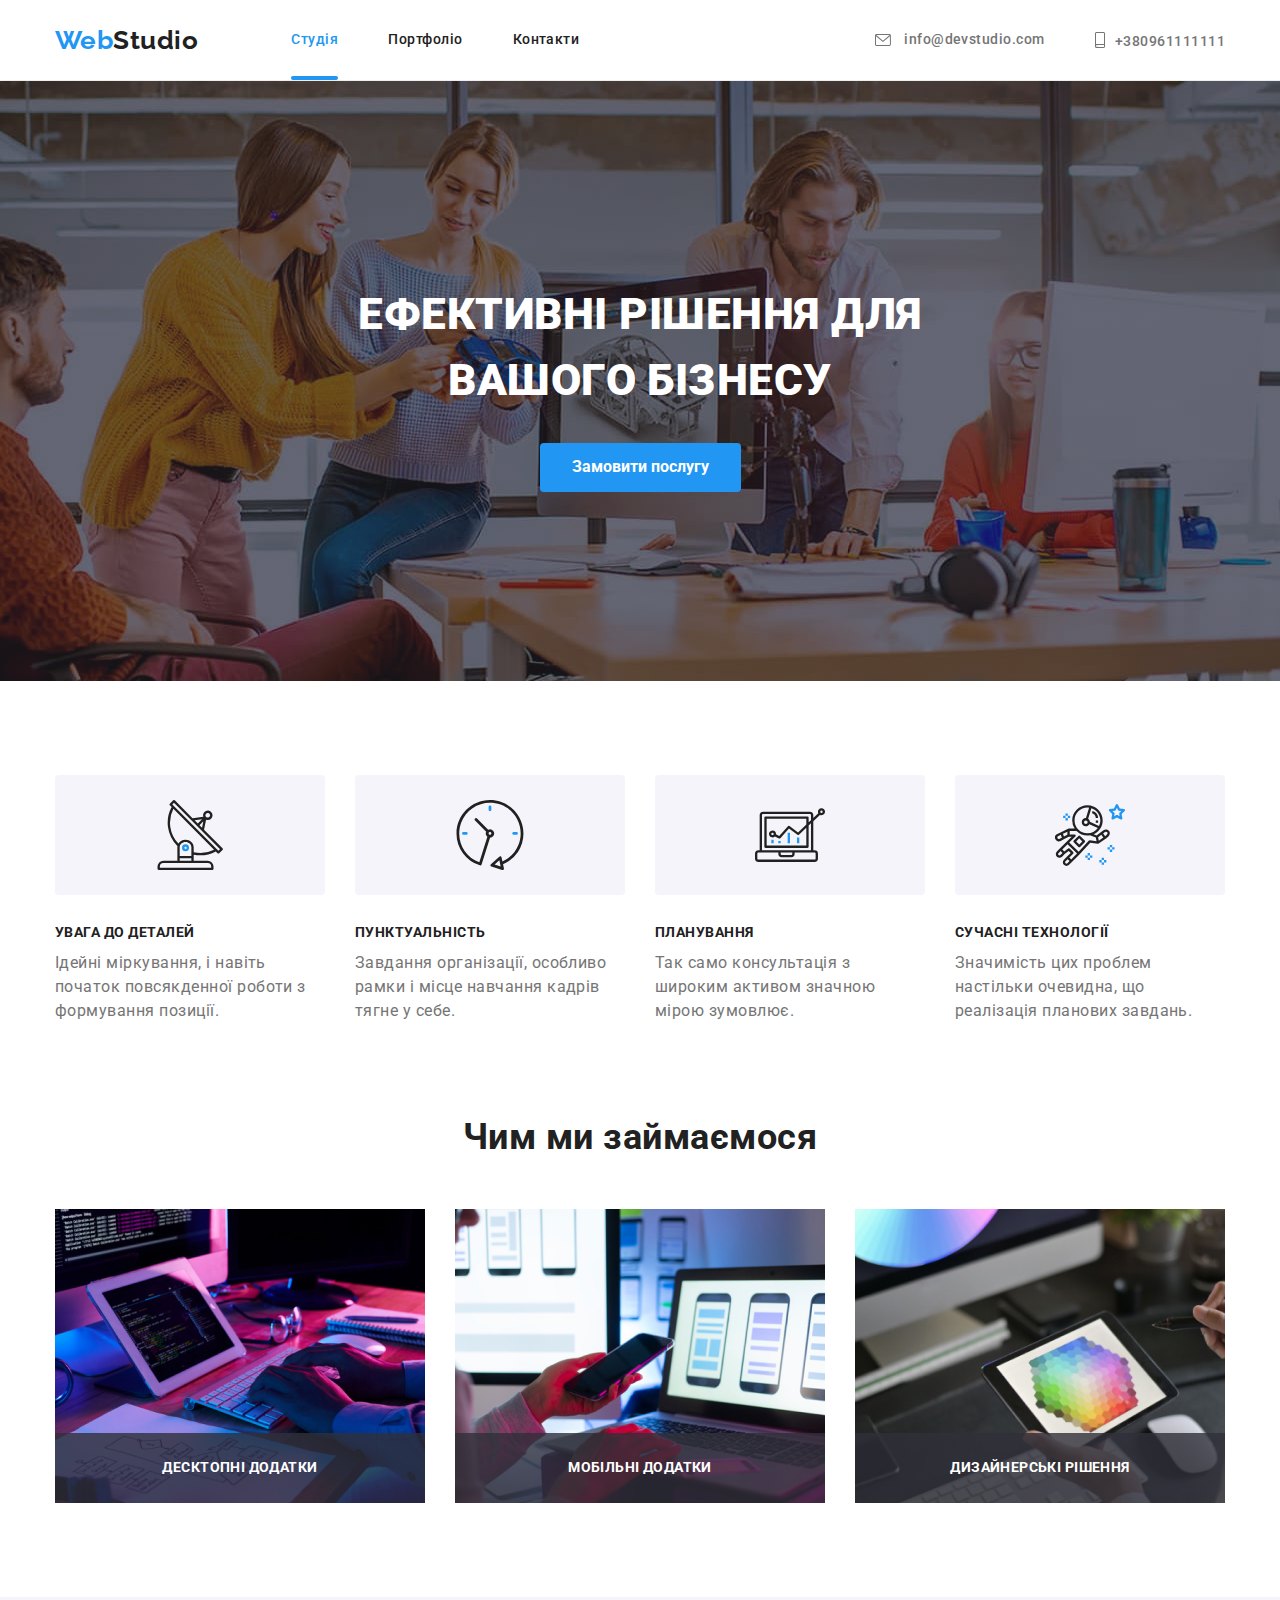
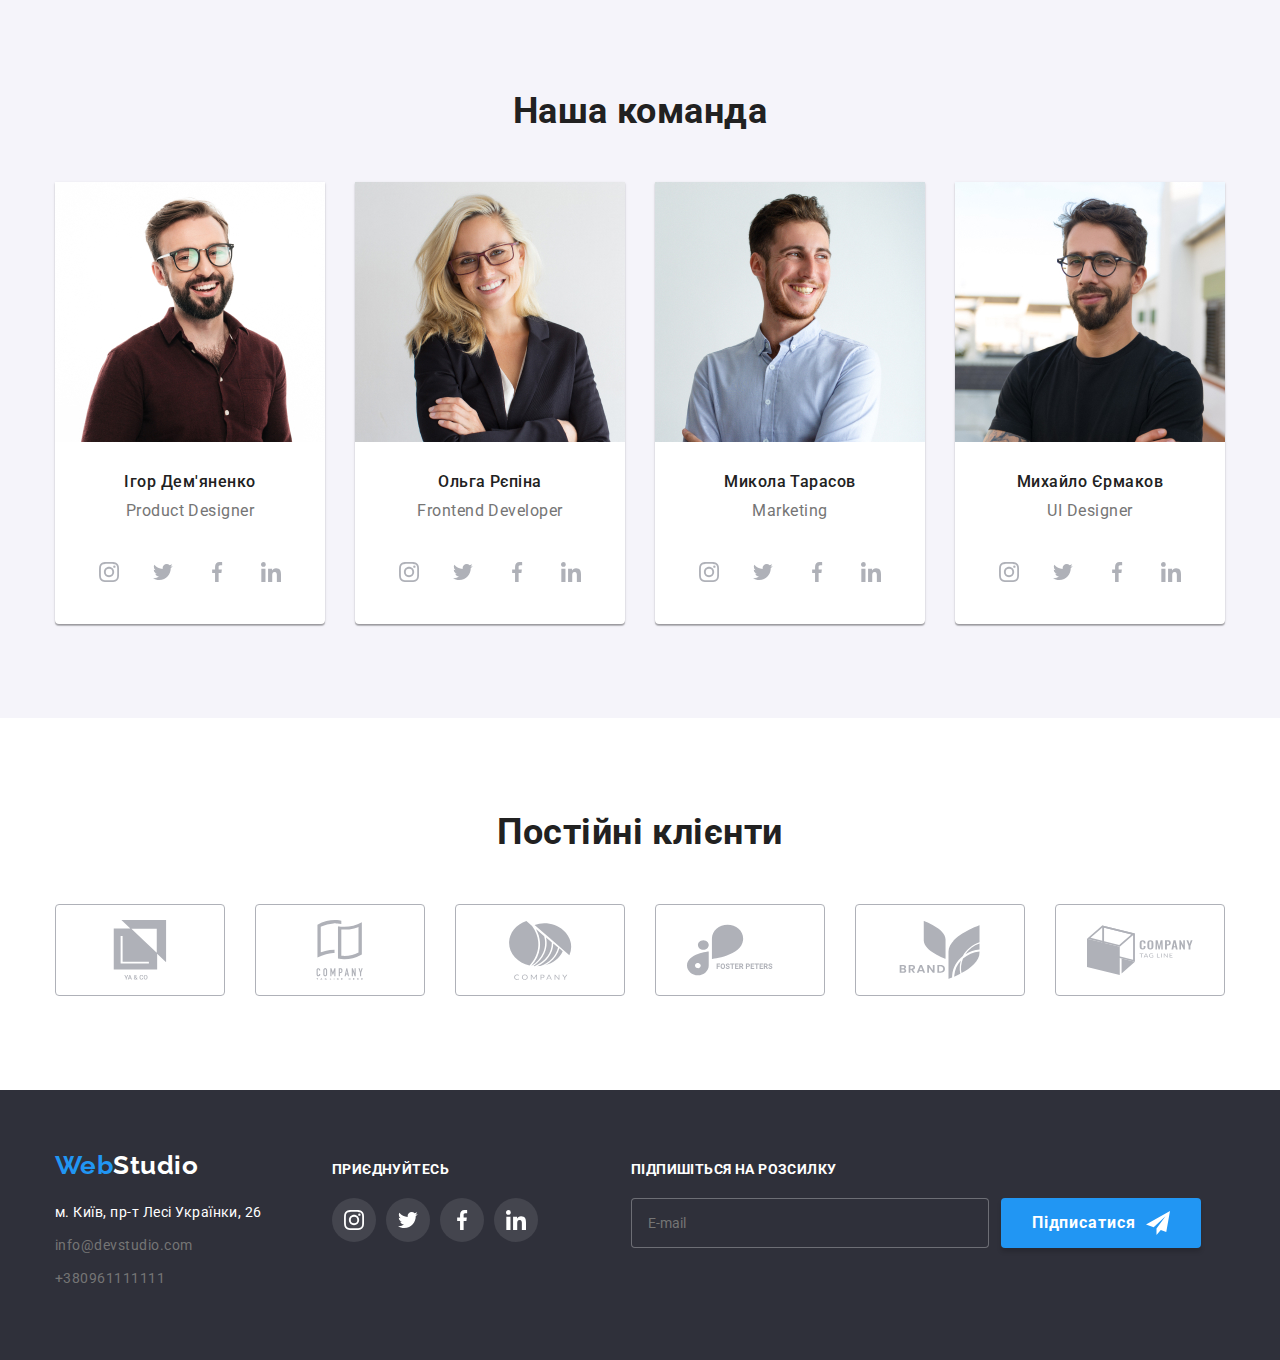
==== index.html @ aa5b7897 "виконав дз" ====
<!DOCTYPE html>
<html lang="uk">
<head>
    <meta charset="UTF-8">
    <meta http-equiv="X-UA-Compatible" content="IE=edge">
    <meta name="viewport" content="width=device-width, initial-scale=1.0">
    <title>WebStudio</title>
    <link rel="preconnect" href="https://fonts.googleapis.com">
    <link rel="preconnect" href="https://fonts.gstatic.com" crossorigin>
    <link href="https://fonts.googleapis.com/css2?family=Raleway:wght@700&family=Roboto:wght@400;500;700;900&display=swap" rel="stylesheet">
    <link rel="stylesheet" href="https://cdnjs.cloudflare.com/ajax/libs/modern-normalize/1.1.0/modern-normalize.min.css">
    <link rel="stylesheet" href="./css/styles.css">
</head>

<body>
<!--Шапка сайта-->

<header class="page-header">
<div class="container main-nav">
   <nav class="main-nav">  
       <a href="./index.html" class="logo">Web<span class="accent-head">Studio</span></a>
   <ul class="site-nav">
       <li class="item"><a href="./index.html" class="link current">Студія</a></li>
       <li class="item"><a href="./portfolio.html" class="link">Портфоліо</a></li>
       <li class="item"><a href="" class="link">Контакти</a></li>
   </ul>
   </nav> 
   <ul class="site-contact">
        <li class="item-contact">
            <a href="mailto:info@devstudio.com" class="contact-link">
            <svg class="icon-contact"  width="16" height="12" ><use href="./images/icons.svg#envelope" ></use></svg>
            info@devstudio.com</a>
        </li>
       <li class="item-contact"><a href="tel:+380961111111" class="contact-link">
        <svg class="icon-contact" width="10" height="16" ><use href="./images/icons.svg#smartphone" ></use></svg>+380961111111</a></li>
    </ul>
</div>
</header>

<main>
<!--Герой-->
<section class="hero overlay">
    <div class="container">  
    <h1 class="hero-title">Ефективні рішення для вашого бізнесу</h1>
            <button type="button" class="hero-button" data-modal-open>
            Замовити послугу
            </button>
        </div>
</section>

<!--Блок послуги-->
<section class="section feature">
    <div class="container">
    <h2 class="visually-hidden">Наші особливості</h2>
        <ul class="feature-list">
            
            <li>
                <div class="advantages">
                    <svg class="icon-advantages" width="70px" height="70px" ><use href="./images/icons.svg#antenna" ></use></svg>
                </div>
                <h3 class="title">Увага до деталей</h3>
                <p>Ідейні міркування, і навіть початок повсякденної роботи з формування позиції.</p>
            </li>
            
            <li>
                <div class="advantages">
                    <svg class="icon-advantages" width="70px" height="70px" ><use href="./images/icons.svg#clock" ></use></svg>
                </div>
                <h3 class="title">Пунктуальність</h3>
                <p>Завдання організації, особливо рамки і місце навчання кадрів тягне у себе.</p>
            </li>
            
            <li>
                <div class="advantages">
                    <svg class="icon-advantages" width="70px" height="70px" ><use href="./images/icons.svg#diagram" ></use></svg>
                </div>
                <h3 class="title">Планування</h3>
                <p>Так само консультація з широким активом значною мірою зумовлює.</p>
            </li>
            
            <li >
                <div class="advantages">
                    <svg class="icon-advantages" width="70px" height="70px" ><use href="./images/icons.svg#astronaut" ></use></svg>
                </div>
                <h3 class="title">Сучасні технології</h3>
                <p>Значимість цих проблем настільки очевидна, що реалізація планових завдань.</p>
            </li>
    </ul>
</div> 
</section>
<!-- Чим ми займаємося -->
<section class="section-service">
        <div class="container">
        <h3 class="section-title">Чим ми займаємося</h3>
        <ul class="services">
            <li >
            
            
            <img class="img-service" src="./images/1.jpg" width="370" alt="Розробка" >
            <p class="text-service">Десктопні додатки</p>
        </li>
        <li>
            <img class="img-service" src="./images/2.jpg" width="370" alt="Створення макету">
            <p class="text-service">Мобільні додатки</p>
        </li>
        <li >
            
            
            <img class="img-service" src="./images/3.jpg" width="370" alt="Графічне оформлення">
            <p class="text-service">Дизайнерські рішення</p>
        </li>
        </ul>
    </div>
</section>

<!--Наша команда-->
<section class="section-team">
      <div class="container">
        <h2 class="section-title">Наша команда</h2>
        <ul class="employees">
            <li class="user">
                <img src="./images/team1.jpg" width="270" alt="Дизайнер команди">
                <div class="team-items">
                    <h3 class="team">Ігор Дем'яненко</h3> 
                    <p class="position">Product Designer</p>
                </div>
               <ul class="social-list">
                <li class="social"> 
                    <a class="link-social" href="#" target="_blank" rel="noopener noreferrer">
                        <svg class="icon-social" width="20" height="20">
                        <use href="./images/icons.svg#instagram"></use>
                        </svg>
                    </a>
                </li>
               <li class="social"> 
                    <a class="link-social" href="#" target="_blank" rel="noopener noreferrer">
                    <svg class="icon-social" width="20" height="20">
                    <use href="./images/icons.svg#twitter"></use>
                    </svg>
                    </a>
                </li>
                <li class="social"> 
                    <a class="link-social" href="#" target="_blank" rel="noopener noreferrer">
                    <svg class="icon-social" width="20" height="20">
                    <use href="./images/icons.svg#facebook"></use>
                    </svg>
                    </a>
                </li>
                <li class="social"> 
                    <a class="link-social" href="#" target="_blank" rel="noopener noreferrer">
                    <svg class="icon-social" width="20" height="20">
                    <use href="./images/icons.svg#linkedin"></use>
                    </svg>
                    </a>
                </li>
               </ul>
            </li>
            
            <li class="user">
                <img src="./images/team2.jpg" width="270" alt="Інтерфейсний розробник">
                <div class="team-items">
                    <h3 class="team">Ольга Рєпіна</h3>
                    <p class="position">Frontend Developer</p>
                </div>
                <ul class="social-list">
                    <li class="social"> 
                        <a class="link-social" href="#" target="_blank" rel="noopener noreferrer">
                            <svg class="icon-social" width="20" height="20">
                            <use href="./images/icons.svg#instagram"></use>
                            </svg>
                        </a>
                    </li>
                   <li class="social"> 
                        <a class="link-social" href="#" target="_blank" rel="noopener noreferrer">
                        <svg class="icon-social" width="20" height="20">
                        <use href="./images/icons.svg#twitter"></use>
                        </svg>
                        </a>
                    </li>
                    <li class="social"> 
                        <a class="link-social" href="#" target="_blank" rel="noopener noreferrer">
                        <svg class="icon-social" width="20" height="20">
                        <use href="./images/icons.svg#facebook"></use>
                        </svg>
                        </a>
                    </li>
                    <li class="social"> 
                        <a class="link-social" href="#" target="_blank" rel="noopener noreferrer">
                        <svg class="icon-social" width="20" height="20">
                        <use href="./images/icons.svg#linkedin"></use>
                        </svg>
                        </a>
                    </li>
                   </ul>
            </li>
            
            <li class="user">
                <img src="./images/team3.jpg" width="270" alt="Маркетолог">
                <div class="team-items">
                    <h3 class="team">Микола Тарасов</h3>
                    <p class="position">Marketing</p>
                </div>
                <ul class="social-list">
                    <li class="social"> 
                        <a class="link-social" href="#" target="_blank" rel="noopener noreferrer">
                            <svg class="icon-social" width="20" height="20">
                            <use href="./images/icons.svg#instagram"></use>
                            </svg>
                        </a>
                    </li>
                   <li class="social"> 
                        <a class="link-social" href="#" target="_blank" rel="noopener noreferrer">
                        <svg class="icon-social" width="20" height="20">
                        <use href="./images/icons.svg#twitter"></use>
                        </svg>
                        </a>
                    </li>
                    <li class="social"> 
                        <a class="link-social" href="#" target="_blank" rel="noopener noreferrer">
                        <svg class="icon-social" width="20" height="20">
                        <use href="./images/icons.svg#facebook"></use>
                        </svg>
                        </a>
                    </li>
                    <li class="social"> 
                        <a class="link-social" href="#" target="_blank" rel="noopener noreferrer">
                        <svg class="icon-social" width="20" height="20">
                        <use href="./images/icons.svg#linkedin"></use>
                        </svg>
                        </a>
                    </li>
                </ul>
            </li>
            
            <li class="user">
                <img src="./images/team4.jpg" width="270" alt="UI Дизайнер">
                <div class="team-items">
                    <h3 class="team">Михайло Єрмаков</h3>
                    <p class="position">UI Designer</p>
                </div>
                <ul class="social-list">
                    <li class="social"> 
                        <a class="link-social" href="#" target="_blank" rel="noopener noreferrer">
                            <svg class="icon-social" width="20" height="20">
                            <use href="./images/icons.svg#instagram"></use>
                            </svg>
                        </a>
                    </li>
                   <li class="social"> 
                        <a class="link-social" href="#" target="_blank" rel="noopener noreferrer">
                        <svg class="icon-social" width="20" height="20">
                        <use href="./images/icons.svg#twitter"></use>
                        </svg>
                        </a>
                    </li>
                    <li class="social"> 
                        <a class="link-social" href="#" target="_blank" rel="noopener noreferrer">
                        <svg class="icon-social" width="20" height="20">
                        <use href="./images/icons.svg#facebook"></use>
                        </svg>
                        </a>
                    </li>
                    <li class="social"> 
                        <a class="link-social" href="#" target="_blank" rel="noopener noreferrer">
                        <svg class="icon-social" width="20" height="20">
                        <use href="./images/icons.svg#linkedin"></use>
                        </svg>
                        </a>
                    </li>
                   </ul>
            </li>
        </ul>
    </div>
</section>

<!-- Постійні клієнти -->
<section class="section-clients">
<div class=" container">
<h2 class="section-title">Постійні клієнти</h2>
<ul class="clients-list">
    <li >
       <a class="client-link" href="#" target="_blank" rel="noopener noreferrer">
       <svg class="icon" width="106" height="60">
       <use href="./images/icons.svg#group1"></use>
       </svg>
       </a>
    </li>
   
    <li >
        <a class="client-link" href="#" target="_blank" rel="noopener noreferrer">
        <svg class="icon" width="106" height="60">
        <use href="./images/icons.svg#group2"></use>
        </svg>
    </a>
    </li>
    
    <li >
        <a class="client-link" href="#" target="_blank" rel="noopener noreferrer">
        <svg class="icon" width="106" height="60">
        <use href="./images/icons.svg#group3"></use>
        </svg>
    </a>
    </li>
                
    <li>
        <a class="client-link" href="#" target="_blank" rel="noopener noreferrer">
        <svg class="icon" width="106" height="60">
        <use href="./images/icons.svg#group4"></use>
        </svg>
    </a>
    </li>
                    
    <li >
        <a class="client-link" href="#" target="_blank" rel="noopener noreferrer">
        <svg class="icon" width="106" height="60">
        <use href="./images/icons.svg#group5"></use>
        </svg>
    </a>
    </li>
                        
    <li >
        <a class="client-link" href="#" target="_blank" rel="noopener noreferrer">
        <svg class="icon" width="106" height="60">
        <use href="./images/icons.svg#group6"></use>
        </svg>
    </a>
    </li>
                            
    
    

    
</ul>
</div>

</section>

</main>
<!--Футер-->

<footer class="footer">
     
<div class="container footer-nav">
    <div>
        <a href="./index.html" class="logo-footer">Web<span class="accent-footer">Studio</span></a>
            <address>
            <ul>
                <li class="contact-footer"><a href="https://goo.gl/maps/CPtrU1FHBa2aNyZL9" target="_blank" rel="noopener noreferrer" class="geo-location" >м. Київ, пр-т Лесі Українки, 26</a></li>
                <li class="contact-footer"><a href="mailto:info@devstudio.com" class="contact-link">info@devstudio.com</a></li>
                <li class="contact-footer"><a href="tel:+380961111111" class="contact-link" >+380961111111</a></li>
            </ul>
            </address>  
    </div>
    <div class="footer-social">
                <h3 class="footer-title">Приєднуйтесь</h3>
                <ul class="list-footer-social">
                    <li> 
                        <a class="link-footer-social" href="#" target="_blank" rel="noopener noreferrer">
                            <svg class="icon-social" width="20" height="20">
                            <use href="./images/icons.svg#instagram"></use>
                            </svg>
                        </a>
                    </li>
                   <li> 
                        <a class="link-footer-social" href="#" target="_blank" rel="noopener noreferrer">
                        <svg class="icon-social" width="20" height="20">
                        <use href="./images/icons.svg#twitter"></use>
                        </svg>
                        </a>
                    </li>
                    <li > 
                        <a class="link-footer-social" href="#" target="_blank" rel="noopener noreferrer">
                        <svg class="icon-social" width="20" height="20">
                        <use href="./images/icons.svg#facebook"></use>
                        </svg>
                        </a>
                    </li>
                    <li> 
                        <a class="link-footer-social" href="#" target="_blank" rel="noopener noreferrer">
                        <svg class="icon-social" width="20" height="20">
                        <use href="./images/icons.svg#linkedin"></use>
                        </svg>
                        </a>
                    </li>
                   </ul>
    </div> 
    
        
        <div class="footer-input">
            <h3 class="input-title">Підпишіться на розсилку</h3>
            <div class="footer-label">
            <label for="email"></label>
            <input type="email" name="email" id="email" placeholder="E-mail">
            <button class="button-footer" >
                Підписатися<svg class="icon-send" width="24px" height="24px" ><use href="./images/icons.svg#icon-send" ></use></svg>
            </button>
        </div>
        </div>
           
            
            
   
</div>
    
          
    
</footer>

<div class="backdrop is-hidden" data-modal>
<div class="modal">
<h2 class="modal-title">Залиште свої дані, ми вам передзвонимо</h2>
<button class="modal-button" data-modal-close >
<svg class="close-black" width="18" height="18" ><use href="./images/icons.svg#close-black" ></use></svg>
</button>

<form class="form-list" >

<label class="form-field"for="name">
    <span class="form-label">Ім'я</span>
    <input  class="form-input" type="text" name="name" >
    <svg class="icon-form" width="18px" height="18px" ><use href="./images/icons.svg#person-black" ></use></svg>
</label>
<label class="form-field"for="tel">
    <span class="form-label">Телефон</span>
    <input  class="form-input" type="tel" name="tel" >
    <svg class="icon-form" width="18px" height="18px" ><use href="./images/icons.svg#tlephone-black" ></use></svg>
</label>
<label class="form-field"for="email">
    <span class="form-label">Пошта</span>
    <input  class="form-input" type="email" name="email">
    <svg class="icon-form" width="18px" height="18px" ><use href="./images/icons.svg#email-black" ></use></svg>
</label>

<label class="form-field" for="comment"><span class="form-label">Коментар</span>
    <textarea class="form-textarea" name="comment" id="comment"  rows="10" placeholder="Введіть текст"></textarea>
</label>

<label class="form-consent" >
    <input class="custom-checkbox" type="checkbox" name="agree" value="agree">
    <span class="form-icon-check">
        <svg class="icon-check" width="16" height="15" ><use href="./images/icons.svg#icon-check" ></use></svg>
    </span>
    <span>Погоджуюся з розсилкою та приймаю <a class="form-link" href="">Умови договору</a></span>
  </label>
</form>

<button class="button-form"  type="submit">Відправити</button>

</div>
</div>

<script src="./js/modal.js"></script>
</body>

</html>
---- css/styles.css ----
/* Колір основного тексту #212121 */
/* Вторинний колір тексту #757575 */
/* Вторинний колір фону #2F303A / #F5F4FA */
/* Білий #FFFFFF #EEEEEE */
/* Акцент #2196F3 / #188CE8 */
/* Вторинний колір фону #2F303A */

:root{ 
--primary-text-color:#212121;
--title-text-color:#757575;
--accent-color: #2196F3;
--primary-white-color: #fff;
--secondary-bcg-color:#2F303A;
--third-bcg-color: #F5F4FA;
--accent-secondary-color: #188CE8;
--border-color: #EEEEEE;
--clients-color: #AFB1B8;
--box-shadow: 0px 1px 3px rgba(0, 0, 0, 0.12), 0px 1px 1px rgba(0, 0, 0, 0.14), 0px 2px 1px rgba(0, 0, 0, 0.2);}

html{ box-sizing: border-box;}
*,
*::before,
*::after {
  box-sizing:inherit;}

body { 

background-color:var(--primary-white-color);
color: var(--title-text-color);
font-family: 'Roboto',sans-serif;
letter-spacing: 0.03em;}

ul { padding: 0;
     margin: 0;
     list-style: none;}
a {text-decoration: none;}

h1, h2, h3, h4, h5, h5, p { margin-top: 0;
margin-bottom: 0;}

img{ 
display: block;
width: 100%;}

textarea{ resize: none;}

.container{ 
  margin-left:auto;
  margin-right:auto;
  padding-left:15px;
  padding-right:15px;
  width: 1200px;
  
}
.section{
  padding-top: 94px;
  padding-bottom: 94px;
}
/* Site header */


.page-header{
 
 width: 100%;
 top: 0;
 left: 0;
 min-height: 80px;
 border-bottom: 1px solid var(--border-color);
 background-color: var(--primary-white-color);
 
}


  .logo {
color:var(--accent-color); text-decoration: none;
font-family: 'Raleway';
font-weight: 700;
font-size: 26px;
line-height: 1.19;}


/* Main nav */

.main-nav{ display: flex;
align-items: center;
}

.accent-head{ color:var(--primary-text-color);}

.site-nav{ 
display: flex; 
margin-left: 93px;
}

.site-nav .item + .item{
  margin-left: 50px;
}

.site-nav .link { 
  position: relative;
  display: block;
  padding-top: 32px;
  padding-bottom: 32px;
  
  color:var(--primary-text-color); 
  text-decoration: none;
  font-weight: 500;
  font-size: 14px;
  line-height: 1.14;
  
  transition: color 250ms cubic-bezier(0.4, 0, 0.2, 1); }

  .link.current::after {
    content: '';
    position: absolute;
    display: blok;
    width:100%;
    height: 4px;
    left: 0;
    bottom: 0;
    background: #2196F3;
    border-radius: 2px;
    }
  
  
    


    .site-nav .link:hover , .site-nav .link:focus { color:var(--accent-color);text-decoration: none;}
 
/* Contacts */
.site-contact {
  display: flex;
  margin-left: auto;
  align-items: center;
  font-weight: 500;
  font-size: 14px;
  line-height: 1.14;
  
  
}

.site-contact .item-contact + .item-contact{
    margin-left: 50px;
  }

.contact-link{
  color: var(--title-text-color); 
  font-style: normal;
  transition: color 250ms cubic-bezier(0.4, 0, 0.2, 1); }

.site-contact .contact-link:hover , .site-contact .contact-link:focus { color:var(--accent-color);}

.icon-contact{ 
position:relative;
top: 1.5px;
margin-right: 10px;
fill:currentColor;}

.link.current { color: var(--accent-color);}

/* Hero */
.hero{ 
  padding-top: 200px;
  padding-bottom:200px;
  text-align: center;
 }
 
 .overlay{  
  background-image:linear-gradient(to right,rgba(47, 48, 58, 0.4), rgba(47, 48, 58, 0.4)),
  url(../images/hero_fon.jpg);
  background-position: center ;
  background-repeat: no-repeat;
  height: 600px;
  max-width: 1600px;
  margin-left: auto;
  margin-right: auto;
  background-color: var(--secondary-bcg-color);
  
 }


 .hero-title {
  width: 696px;
  margin: 0 auto 30px;
  color:var(--primary-white-color);
  font-weight: 900;
  font-size: 44px;
  line-height: 1.5;
  text-transform: uppercase;
}



/*  Hero button */
.hero-button { 
  border: none;
  padding: 10px 32px;
  background-color: var(--accent-color);
  border-radius: 4px;
  display: inline-block;
  color: var(--primary-white-color);
  font-weight: 700;
  font-size: 16px;
  line-height: 1.8;
  cursor: pointer;

  transition: color 250ms cubic-bezier(0.4, 0, 0.2, 1); 
}

.hero-button:hover , .hero-button:focus{ background-color: var(--accent-secondary-color); } 



/* Features */
.feature-list{
display: flex;
gap: 30px;}

.feature{ padding-top: 94px;}

.feature-list .title { color:var(--primary-text-color);}

.feature-list p { line-height: 24px;}

.title{
  margin-top: 30px;
  margin-bottom: 10px;
  font-weight: 700;
  font-size: 14px;
  line-height: 1.14;
  text-transform: uppercase;}

.advantages{
  display: flex;
  justify-content: center;
  border-radius: 4px;
  background-color: var(--third-bcg-color);
  width: 270px;
  height: 120px;
  align-items: center;
 }

 

/* Section */ 
.visually-hidden{
  position: absolute;
  white-space: nowrap;
  width: 1px;
  height: 1px;
  overflow: hidden;
  border: 0;
  padding: 0;
  clip: rect(0 0 0 0);
  clip-path: inset(50%);
  margin: -1px;
} 

.section-title {
  
  margin-top: 0;
  margin-bottom: 50px;
  
  color:var(--primary-text-color); 
  font-weight: 700;
  font-size: 36px;
  line-height: 1.16;
  text-align: center;
}

/* Чим ми займаємося */

.section-service{ 
 padding-top: 0;
  padding-bottom: 94px;
}

.services{ 
position: relative;
display: flex;
gap: 30px;}



.text-service{
position: absolute;
display:flex;
justify-content: center;
align-items: center;
font-weight: 700;
font-size: 14px;
line-height: 1.14;
letter-spacing: 0.03em;
text-transform: uppercase;
width: 370px;
height: 70px;
background-color: rgba(47, 48, 58, 0.8);;
bottom: 0;
color:var(--primary-white-color);

}


  /* Team */

.employees{display: flex;}
.employees .user + .user{
  margin-left: 30px;
}
.employees li { background-color: var(--primary-white-color);}
.user{ 
border-radius: 0px 0px 4px 4px;
box-shadow: var(--box-shadow);}

.section-team{ 
  background-color: var(--third-bcg-color);
  padding-bottom: 94px;
  padding-top: 94px;
}

  .team-items{ padding-top: 30px;
  padding-bottom: 30px;
}

  .team{ 
    margin-bottom: 10px;
    color: var(--primary-text-color);
    font-style: normal;
    font-weight: 500;
    font-size: 16px;
    line-height: 19px;
    text-align: center;}
   
  .position{
    font-size: 16px;
    line-height: 19px;
    text-align: center;}


.social-list{
  display:flex;
  justify-content: center;
  gap: 10px;
  margin-bottom: 30px; 
}

.link-social{ 
  display: flex;
  width: 44px;
  height: 44px;
  border-radius: 50%;
  justify-content: center;
  align-items: center;
  color: var(--clients-color);

  transition: color 250ms cubic-bezier(0.4, 0, 0.2, 1) , background-color 250ms cubic-bezier(0.4, 0, 0.2, 1); 
}

.icon-social{ fill:currentColor;}
.link-social:hover , .link-social:focus{border-radius: 50%; background-color: var(--accent-color); color: var(--primary-white-color);}

 /* Постійні клієнти */

.section-clients{ padding-bottom: 94px;
  padding-top: 94px;
}
.clients-list{ 
  display: flex;
  gap: 30px;
  

}

.client-link{ 
  display: flex;
  align-items: center;
  justify-content: center; 
  color: var(--clients-color);
  border: 1px solid ;
  border-radius: 4px;
  width: 170px;
  height: 92px;
  transition: border-color 250ms cubic-bezier(0.4, 0, 0.2, 1) ; 

}


.client-link:hover , .client-link:hover .icon {
  border-color: var(--accent-color);
  fill: var(--accent-color);
}

.icon{ 
transition: fill 250ms cubic-bezier(0.4, 0, 0.2, 1) ; 
fill:currentColor;
}


  
  /* Footer */
.footer { 

padding-top: 60px;
padding-bottom: 60px;
background-color: var(--secondary-bcg-color);
font-size: 14px;
line-height: 1.71;
}
.contact-footer{
  margin-bottom: 9px;
  transition: color 2500ms cubic-bezier(0.4, 0, 0.2, 1) ; 
}
.logo-footer { 
  display: block;
  margin-bottom: 20px;
  color: var(--accent-color);
  font-family: 'Raleway';
  font-weight: 700;
  font-size: 26px;
  line-height: 1.19;}

.accent-footer { color: var(--primary-white-color);}

.geo-location { 
  color: var(--primary-white-color);
  font-style: normal;
  transition: color 250ms cubic-bezier(0.4, 0, 0.2, 1) ; 
}

.geo-location:hover , .geo-location:focus { color:var(--accent-color);}
.contact-footer .contact-link:hover , .contact-footer .contact-link:focus { color:var(--accent-color);}


.footer-title{ 
font-weight: 700;
font-size: 14px;
line-height: 1.14;
letter-spacing: 0.03em;
text-transform: uppercase;
margin-bottom: 20px;
color: var(--primary-white-color);
}

.footer-nav{ display:flex;
  align-items:baseline;}

.footer-social{ margin-left: 70px;}

.link-footer-social{ 
  display: flex;
  width: 44px;
  height: 44px;
  border-radius: 50%;
  justify-content: center;
  align-items: center;
  color: var(--primary-white-color);
  background: rgba(255, 255, 255, 0.1);
  transition: color 250ms cubic-bezier(0.4, 0, 0.2, 1) , background-color 250ms cubic-bezier(0.4, 0, 0.2, 1) ; 
  ; 

}

.list-footer-social{
  display:flex;
  gap: 10px;
   
}
.link-footer-social:hover , .link-footer-social:focus {border-radius: 50%; background-color: var(--accent-color); color: var(--primary-white-color);}

/* Footer Input */
.input-title{
  font-weight: 700;
  font-size: 14px;
  line-height: 1.14;
  letter-spacing: 0.03em;
  text-transform: uppercase;
  margin-bottom: 20px;
  color: var(--primary-white-color)
}

.footer-input{
display: inline-block;
margin-left: 93px;
}

.footer-input input{
width: 358px;
height: 50px;

padding: 15px 16px;
border: 1px solid rgba(255, 255, 255, 0.3);
box-shadow: (0px 4px 4px rgba(0, 0, 0, 0.15));
border-radius: 4px;
background-color: var(--secondary-bcg-color);
}
.footer-label{display: flex;}

.button-footer{
display:flex;
align-items: center;
justify-content: center;

border: none;
cursor: pointer;

width: 200px;
height: 50px;
background-color:var(--accent-color);
box-shadow: 0px 4px 4px rgba(0, 0, 0, 0.15);
border-radius: 4px;
margin-left: 12px;

color: var(--primary-white-color);
font-weight: 700;
font-size: 16px;
line-height: 1.8;
letter-spacing: 0.06em;

 transition: background-color 250ms cubic-bezier(0.4, 0, 0.2, 1) ; 
}

.icon-send{
  margin-left: 10px;
  fill: currentColor;
}
 
.button-footer:hover { background-color: var(--accent-secondary-color);}



 /* Backdrop */
 .backdrop{
  position: fixed;
  left: 0;
  top: 0;
  width: 100%;
  height: 100%;
  background-color:rgba(0, 0, 0, 0.2);
  opacity: 1;
  transition: transform 250ms cubic-bezier(0.4, 0, 0.2, 1);

 }

.backdrop.is-hidden{
  opacity: 0;
  pointer-events: none;
}


.modal{
  position: relative;
  top: 50%;
  left: 50%;

  width: 528px;
  height: 581px;
  background-color: var(--primary-white-color);

  box-shadow: 0px 1px 3px rgba(0, 0, 0, 0.12), 0px 1px 1px rgba(0, 0, 0, 0.14), 0px 2px 1px rgba(0, 0, 0, 0.2);
  border-radius: 4px;
  
  transform: translate(-50% , -50%) scale(1);
  transition: transform 250ms cubic-bezier(0.4, 0, 0.2, 1) , box-shadow 250ms cubic-bezier(0.4, 0, 0.2, 1);
}


/* Button close  modal */
.modal-button{
position: absolute;
display: flex;

align-items: center;
top: 8px;
right: 8px;

width: 30px;
height: 30px;
border: 1px solid rgba(0, 0, 0, 0.1);
border-radius: 50%;
background-color: var(--primary-white-color);
cursor: pointer;

}

.close-black{ 
display: flex;
justify-content: center;

transition: fill 250ms cubic-bezier(0.4, 0, 0.2, 1);
}

.close-black:hover{ fill: var(--accent-color);}

.modal-title{
font-weight: 700;
font-size: 20px;
line-height: 1.15;
text-align: center;
letter-spacing: 0.03em;
color: var(--primary-text-color);
padding-left: 41px;
padding-top: 40px;
padding-right: 39px;
margin-bottom: 12px;
}




.form-list{

  position: relative;
  
  width: 448px;
  height: 342px;
  margin-left: 41px;
  margin-right: 39px;
}

.form-field{
display: flex;
flex-direction: column;
position: relative;
margin-bottom: 10px;
font-size: 12px;
line-height: 1.16;
letter-spacing: 0.01em;

}

.form-label{
  margin-bottom: 4px;
}

.form-input{
  position: relative;
  width: 448px;
  height: 40px;
  border: 1px solid rgba(33, 33, 33, 0.2);
  border-radius: 4px;
  padding-left: 42px;
  
}
.icon-form{
  display: inline-block;
  position: absolute;
  
  left: 15px;
  top: 50%;
  
  transition: fill 250ms cubic-bezier(0.4, 0, 0.2, 1);
  
}

.form-input:focus + .form-input .icon-form{ fill: var(--accent-color); 
border-color: var(--accent-color);}

.form-textarea{ 
  width: 448px;
  height: 120px;
  padding: 12px 16px;
  color: rgba(117, 117, 117, 0.5);
  border: 1px solid rgba(33, 33, 33, 0.2);
  border-radius: 4px;
}

.form-consent{
  position: relative;
display: block;
font-size: 14px;
line-height: 1.7;
letter-spacing: 0.03em;
}

.custom-checkbox {
  position: absolute;
  width: 1px;
  height: 1px;
  margin: -1px;
  border: 0;
  padding: 0;
  clip: rect(0 0 0 0);
  overflow: hidden;
  border-radius: 2px;
}
.icon-check{
  display: block;
  align-items: center;
  justify-content: center;
  opacity: 0;
}
.form-icon-check{
  display: inline-flex;
  align-items: center;
  justify-content: center;
  width: 16px;
  height: 15px;
  margin-left: 10px;
  margin-right: 10px;
  border: 2px solid var(--primary-text-color);

  transition:  border 250ms cubic-bezier(0.4, 0, 0.2, 1) , background-color 250ms cubic-bezier(0.4, 0, 0.2, 1);}
  .custom-checkbox:checked + .form-icon-check{
    background-color: var(--accent-color);border: 1px solid var(--accent-color);
  }
.custom-checkbox:checked + .form-icon-check .icon-check{
  opacity: 1;
  }

.form-link{ 
  color: var(--accent-color);
  text-decoration: underline;
}

.button-form{
position: absolute;
left: 165px;
bottom: 40px;

font-weight: 700;
font-size: 16px;
line-height: 1.8;
color: var(--primary-white-color);

width: 200px;
height: 50px;
border-radius: 4px;
background-color: var(--accent-color);
box-shadow: 0px 4px 4px rgba(0, 0, 0, 0.15);
border: none;
cursor: pointer;

transition: background-color 250ms cubic-bezier(0.4, 0, 0.2, 1);

}
.button-form:hover{ background-color: var(--accent-secondary-color);}
/* Portfolio */

  .pf-button{ 
    border: 1px solid transparent;
    border-radius: 4px;
    padding: 6px 22px;
    font-weight: 500;
    font-size: 16px;
    line-height:1.62;
    font-family:inherit;
    cursor: pointer;
    color: var(--primary-text-color);
  
    transition: color 250ms cubic-bezier(0.4, 0, 0.2, 1) , background-color 250ms cubic-bezier(0.4, 0, 0.2, 1) , 
    box-shadow 250ms cubic-bezier(0.4, 0, 0.2, 1);}
  
  .pf-nav .pf-button:hover , .pf-nav .pf-button:focus { background-color: var(--accent-color);color:var(--primary-white-color);
    box-shadow: 0px 3px 1px rgba(0, 0, 0, 0.1), 0px 1px 2px rgba(0, 0, 0, 0.08), 0px 2px 2px rgba(0, 0, 0, 0.12);}
  
  .pf-nav{ 
    display: flex;
     margin-bottom: 50px;
    justify-content: center;

  }
  
  .pf-nav .link-button + .link-button { margin-left: 10px;}

/* Portfolio content */

.portfolio-title{ 
 margin-bottom: 4px;
 color: var(--primary-text-color);
 font-weight: 700;
 font-size: 18px;
 line-height:2;
 letter-spacing: 0.06em;}

.pf-link{ 
display: block;
color: var(--title-text-color);
transition: box-shadow 250ms cubic-bezier(0.4, 0, 0.2, 1);
}

.card-text{ 
font-size: 16px;
line-height: 30px;
letter-spacing: 0.03em;
padding: 20px 24px; }


.portfolio{ 
 display: flex;
 flex-wrap: wrap;
 }

.pf-element{ 
 
border: 1px solid var(--border-color);
background-color: var(--primary-white-color);
width:calc( ( 100% - 60px ) / 3 );
margin-right: 30px;
margin-bottom: 30px;
} 
.pf-element:nth-child(3n){margin-right:0;}
.pf-element:nth-last-child(-n + 3){margin-bottom: 0;}
.pf-link:hover , .pf-link:focus{ box-shadow: 0px 1px 1px rgba(0, 0, 0, 0.12), 0px 4px 4px rgba(0, 0, 0, 0.06), 1px 4px 6px rgba(0, 0, 0, 0.16);}

.card-thumb{
  display: block;
  position: relative;
  overflow: hidden;
  
}

.card-thumb::before{ 
  content:'';
  display:block;
  
  position: absolute;
  
  width:100%;
  height:100%;
  background-color: rgba(33, 150, 243, 0.9);
  opacity: 1;
  
  transform:translateY(100%);
  transition: transform 250ms cubic-bezier(0.4, 0, 0.2, 1);
}

.text-thumb{
position: absolute;
font-size: 18px;
line-height: 1.5;
letter-spacing: 0.03em;
color: var(--primary-white-color);
padding: 63px 24px;

transform:translateY(100%);
transition: transform 250ms cubic-bezier(0.4, 0, 0.2, 1);

}
.pf-element:hover .text-thumb{
  transform:translateY(0%)
}
.pf-element:hover .card-thumb::before{
  transform:translateY(0%)
}
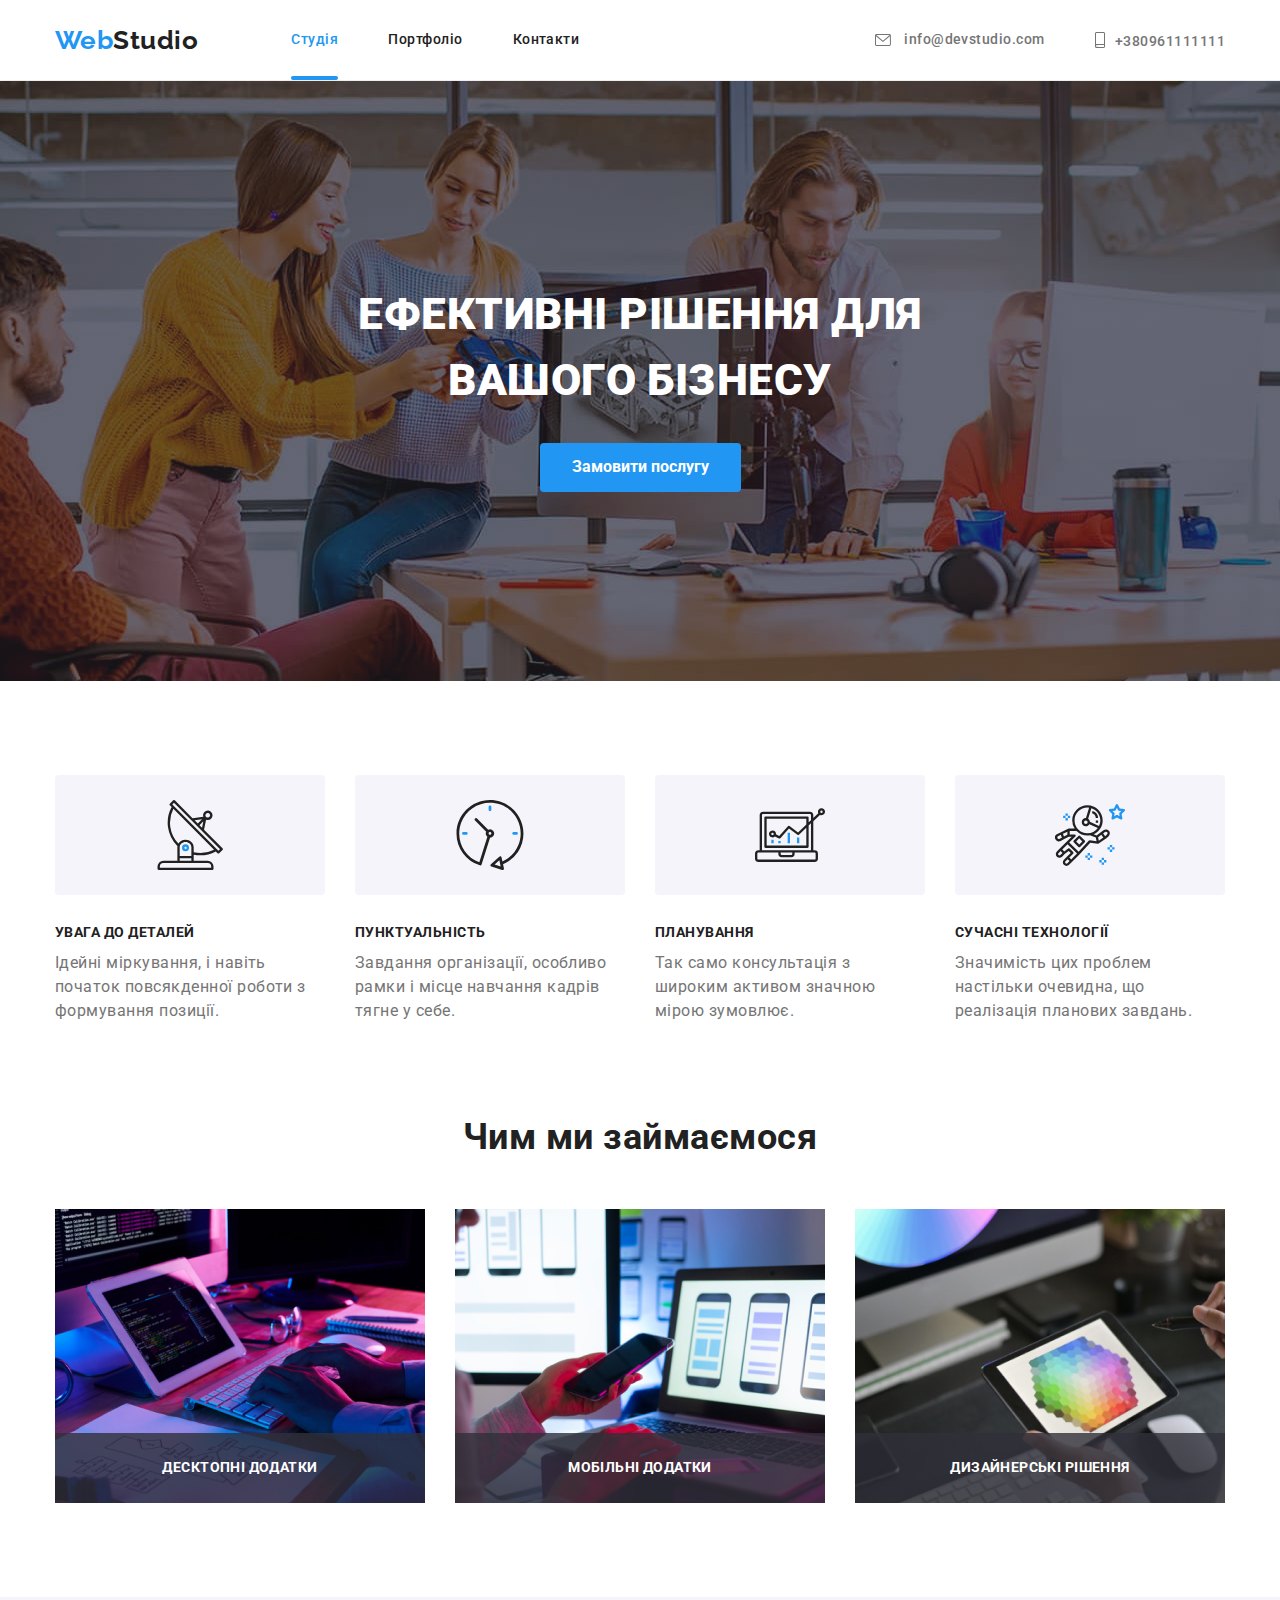
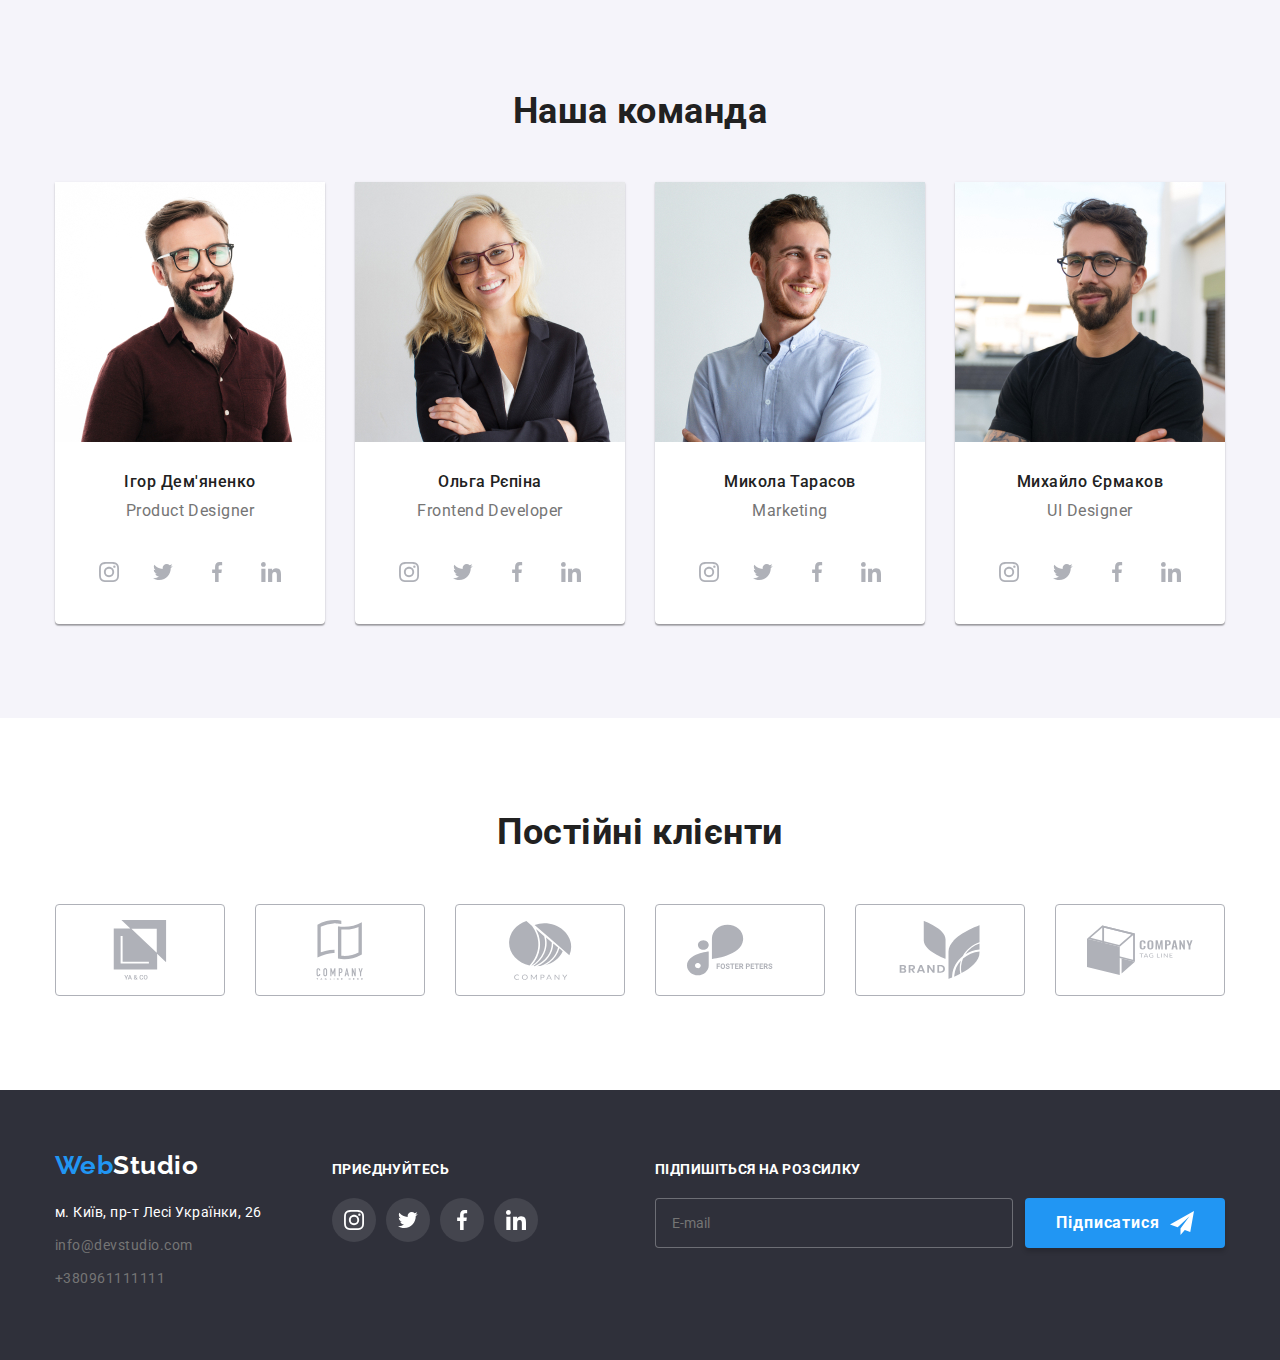
==== commit 859fe400: "оновив" ====
--- a/index.html
+++ b/index.html
@@ -391,7 +391,7 @@
             <div class="footer-label">
             <label for="email"></label>
             <input type="email" name="email" id="email" placeholder="E-mail">
-            <button class="button-footer" >
+            <button class="button-footer" type="submit" >
                 Підписатися<svg class="icon-send" width="24px" height="24px" ><use href="./images/icons.svg#icon-send" ></use></svg>
             </button>
         </div>
@@ -405,6 +405,8 @@
           
     
 </footer>
+
+<!-- Backdrop -->
 
 <div class="backdrop is-hidden" data-modal>
 <div class="modal">
--- a/css/styles.css
+++ b/css/styles.css
@@ -480,20 +480,30 @@
 }
 
 .footer-input{
-display: inline-block;
-margin-left: 93px;
+
+margin-left: auto;
 }
 
 .footer-input input{
+
 width: 358px;
 height: 50px;
 
 padding: 15px 16px;
+
 border: 1px solid rgba(255, 255, 255, 0.3);
 box-shadow: (0px 4px 4px rgba(0, 0, 0, 0.15));
 border-radius: 4px;
+
 background-color: var(--secondary-bcg-color);
-}
+color: var(--primary-white-color);
+
+outline: none;
+
+transition: border-color 250ms cubic-bezier(0.4, 0, 0.2, 1) ;
+}
+.footer-input input:hover , .footer-input input:focus{ border-color: var(--accent-color);}
+
 .footer-label{display: flex;}
 
 .button-footer{
@@ -553,8 +563,10 @@
   top: 50%;
   left: 50%;
 
+  padding: 40px;
+
   width: 528px;
-  height: 581px;
+  
   background-color: var(--primary-white-color);
 
   box-shadow: 0px 1px 3px rgba(0, 0, 0, 0.12), 0px 1px 1px rgba(0, 0, 0, 0.14), 0px 2px 1px rgba(0, 0, 0, 0.2);
@@ -590,7 +602,9 @@
 transition: fill 250ms cubic-bezier(0.4, 0, 0.2, 1);
 }
 
-.close-black:hover{ fill: var(--accent-color);}
+.modal-button:hover .close-black { fill: var(--accent-color);}
+
+
 
 .modal-title{
 font-weight: 700;
@@ -599,9 +613,7 @@
 text-align: center;
 letter-spacing: 0.03em;
 color: var(--primary-text-color);
-padding-left: 41px;
-padding-top: 40px;
-padding-right: 39px;
+
 margin-bottom: 12px;
 }
 
@@ -609,13 +621,8 @@
 
 
 .form-list{
-
   position: relative;
-  
-  width: 448px;
-  height: 342px;
-  margin-left: 41px;
-  margin-right: 39px;
+  width: 100%;
 }
 
 .form-field{
@@ -637,9 +644,14 @@
   position: relative;
   width: 448px;
   height: 40px;
+  
   border: 1px solid rgba(33, 33, 33, 0.2);
   border-radius: 4px;
+  
   padding-left: 42px;
+  outline: none;
+  
+  transition: border-color 250ms cubic-bezier(0.4, 0, 0.2, 1);
   
 }
 .icon-form{
@@ -653,24 +665,39 @@
   
 }
 
-.form-input:focus + .form-input .icon-form{ fill: var(--accent-color); 
-border-color: var(--accent-color);}
+.form-input:hover + .icon-form,
+.form-input:focus + .icon-form {
+  fill: var(--accent-color);
+  border-color: var(--accent-color);
+}
+.form-input:focus , .form-input:hover{
+  border-color: var(--accent-color);
+}
 
 .form-textarea{ 
   width: 448px;
   height: 120px;
   padding: 12px 16px;
+  
   color: rgba(117, 117, 117, 0.5);
+  
   border: 1px solid rgba(33, 33, 33, 0.2);
   border-radius: 4px;
-}
+  outline: none;
+  
+  transition: border-color 250ms cubic-bezier(0.4, 0, 0.2, 1);
+}
+.form-textarea:hover , .form-textarea:focus{ border-color: var(--accent-color);}
 
 .form-consent{
-  position: relative;
-display: block;
+position: relative;
+display: flex;
+align-items: center;
+justify-content: center;
 font-size: 14px;
 line-height: 1.7;
 letter-spacing: 0.03em;
+cursor: pointer;
 }
 
 .custom-checkbox {
@@ -714,14 +741,14 @@
 }
 
 .button-form{
-position: absolute;
-left: 165px;
-bottom: 40px;
+display: block;
 
 font-weight: 700;
 font-size: 16px;
 line-height: 1.8;
 color: var(--primary-white-color);
+
+margin: 30px auto 0;
 
 width: 200px;
 height: 50px;
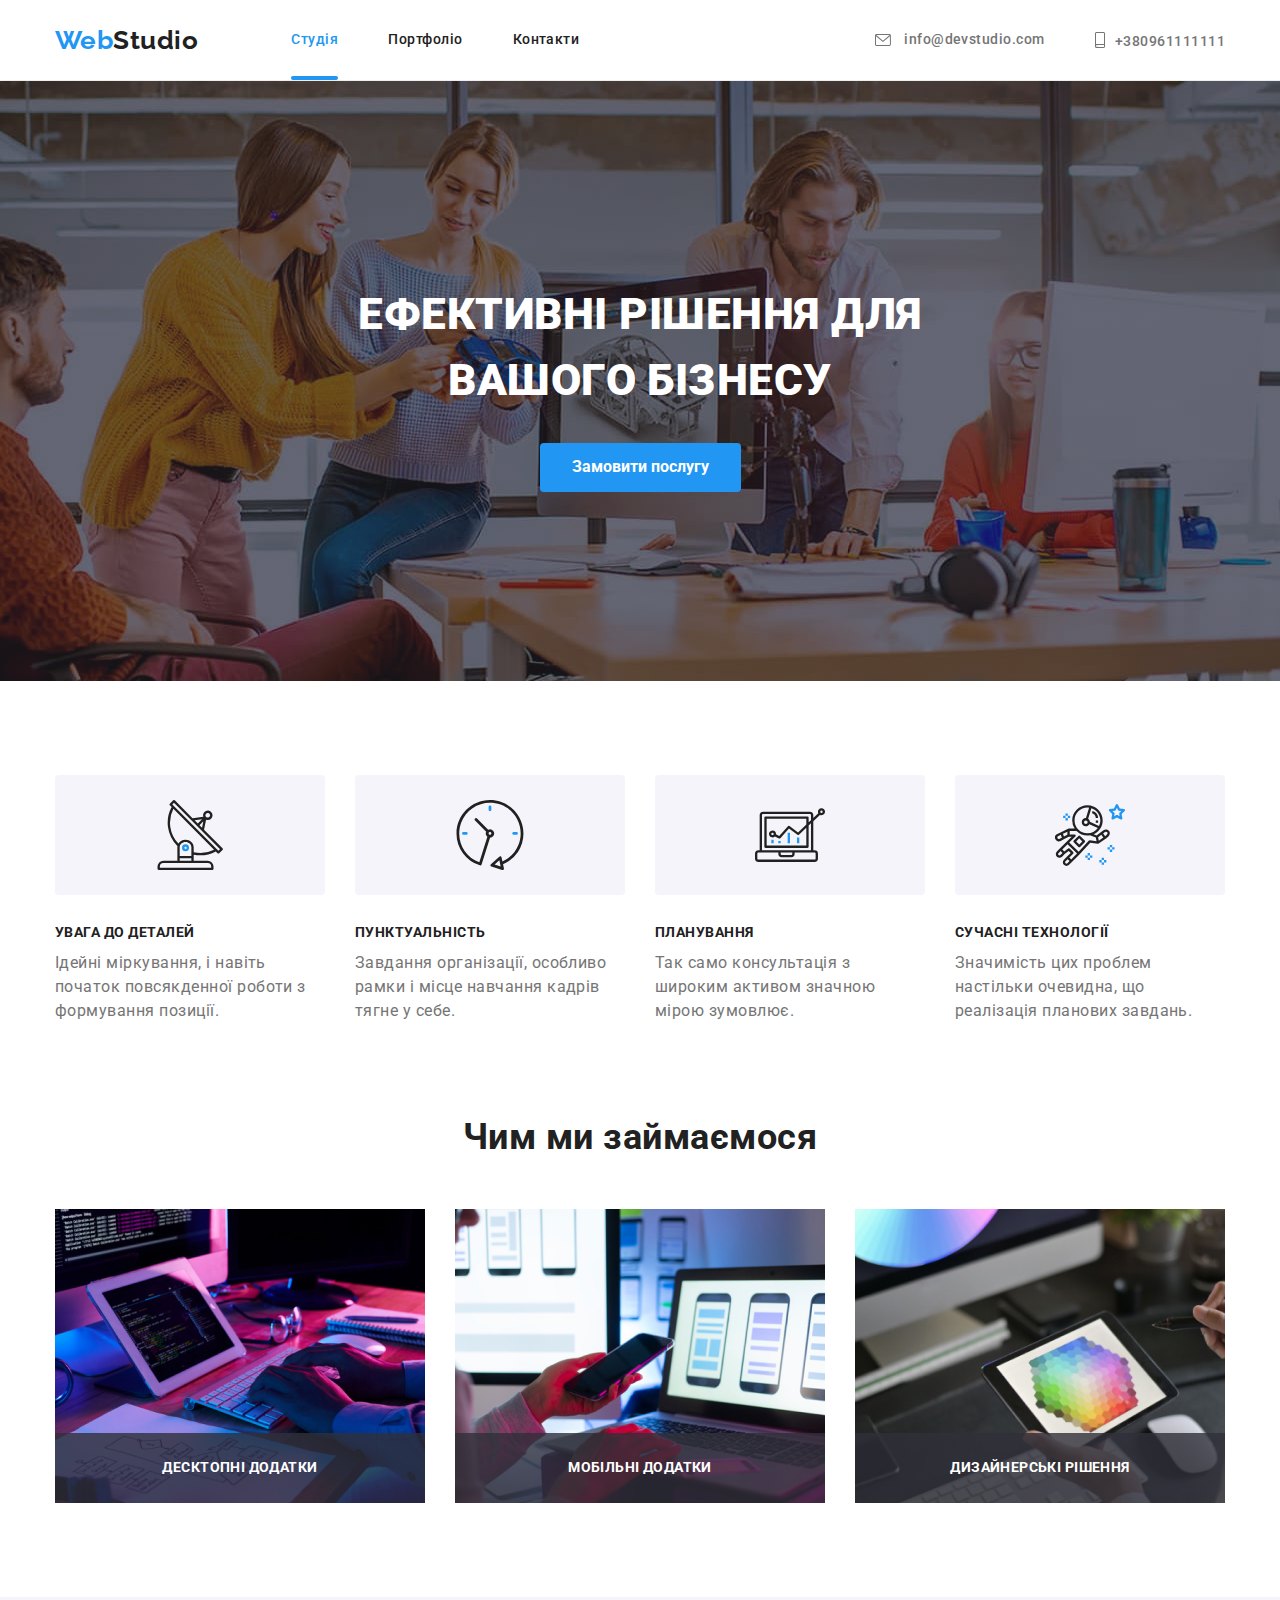
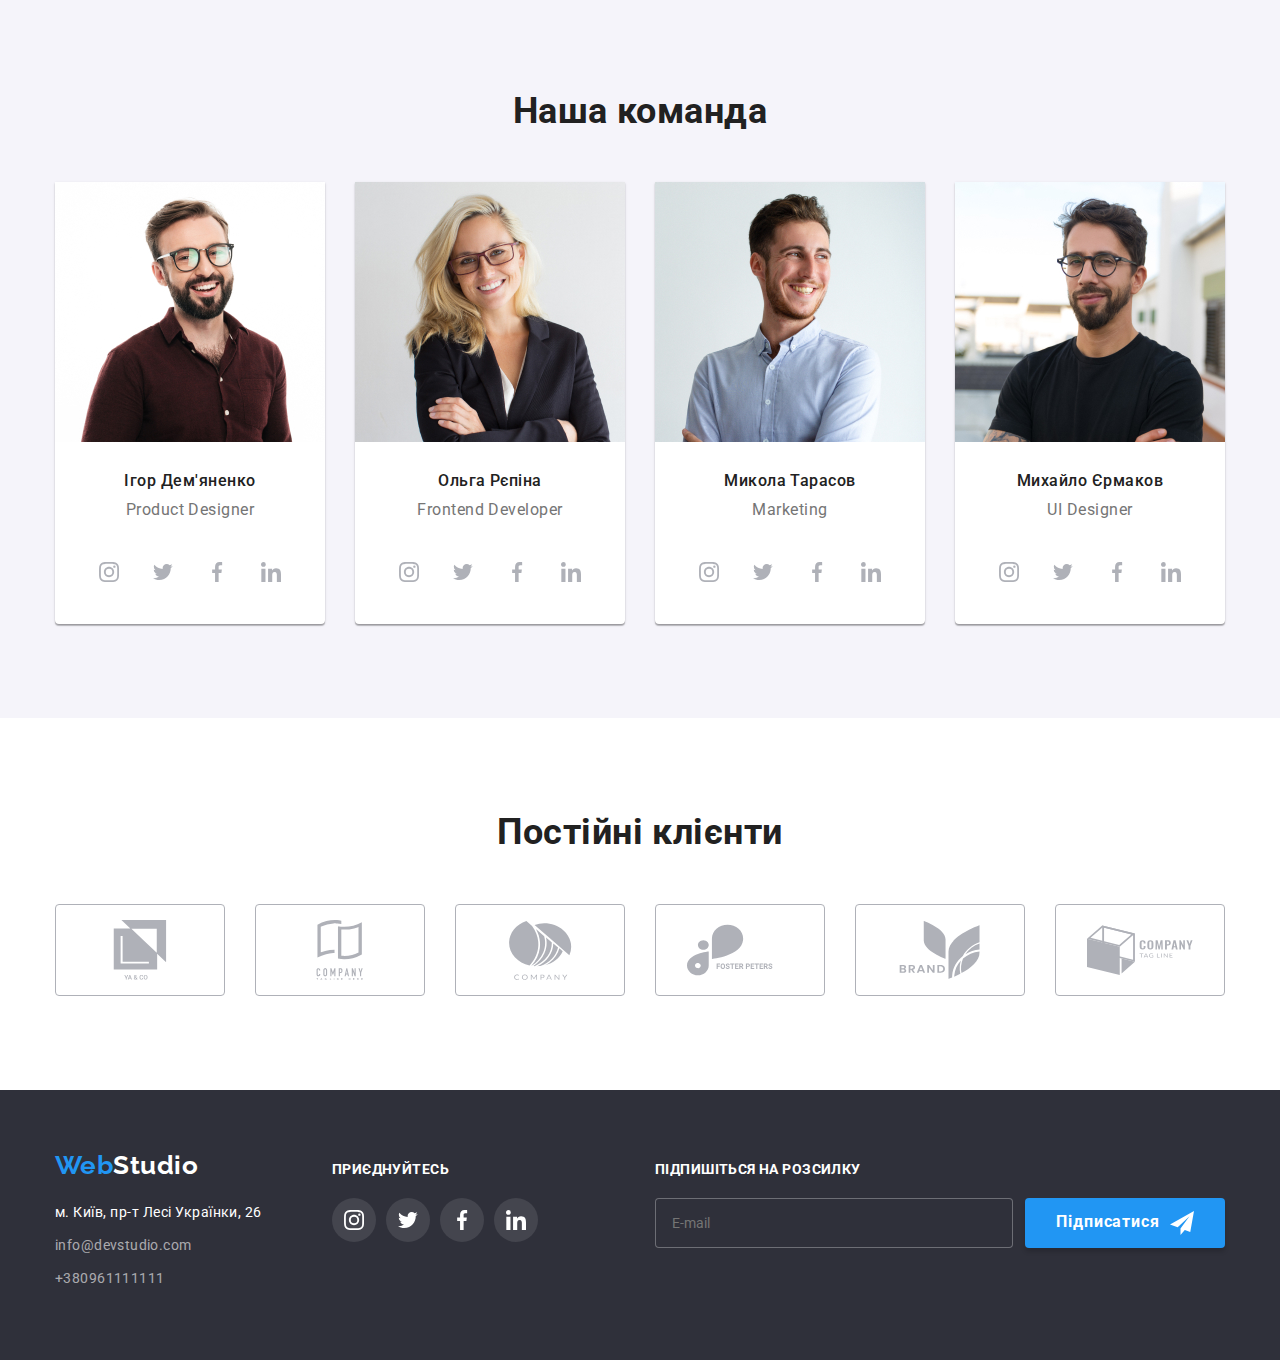
==== commit eb7d2072: "bem" ====
--- a/index.html
+++ b/index.html
@@ -16,24 +16,25 @@
 <!--Шапка сайта-->
 
 <header class="page-header">
-<div class="container main-nav">
-   <nav class="main-nav">  
-       <a href="./index.html" class="logo">Web<span class="accent-head">Studio</span></a>
+<div class="container">
+    
+    <nav class="main-nav">  
+        <a href="./index.html" class="logo">Web<span class="logo_accent">Studio</span></a> 
    <ul class="site-nav">
-       <li class="item"><a href="./index.html" class="link current">Студія</a></li>
-       <li class="item"><a href="./portfolio.html" class="link">Портфоліо</a></li>
-       <li class="item"><a href="" class="link">Контакти</a></li>
+       <li class="site-nav__item"><a href="./index.html" class="site-nav__link current">Студія</a></li>
+       <li class="site-nav__item"><a href="./portfolio.html" class="site-nav__link">Портфоліо</a></li>
+       <li class="site-nav__item"><a href="" class="site-nav__link">Контакти</a></li>
    </ul>
-   </nav> 
    <ul class="site-contact">
-        <li class="item-contact">
-            <a href="mailto:info@devstudio.com" class="contact-link">
-            <svg class="icon-contact"  width="16" height="12" ><use href="./images/icons.svg#envelope" ></use></svg>
-            info@devstudio.com</a>
-        </li>
-       <li class="item-contact"><a href="tel:+380961111111" class="contact-link">
-        <svg class="icon-contact" width="10" height="16" ><use href="./images/icons.svg#smartphone" ></use></svg>+380961111111</a></li>
-    </ul>
+    <li class="site-contact__item">
+        <a href="mailto:info@devstudio.com" class="site-contact__link">
+        <svg class="site-contact__icon"  width="16" height="12" ><use href="./images/icons.svg#envelope" ></use></svg>
+        info@devstudio.com</a>
+    </li>
+   <li class="site-contact__item"><a href="tel:+380961111111" class="site-contact__link">
+    <svg class="site-contact__icon" width="10" height="16" ><use href="./images/icons.svg#smartphone" ></use></svg>+380961111111</a></li>
+</ul>
+   </nav>  
 </div>
 </header>
 
@@ -41,8 +42,8 @@
 <!--Герой-->
 <section class="hero overlay">
     <div class="container">  
-    <h1 class="hero-title">Ефективні рішення для вашого бізнесу</h1>
-            <button type="button" class="hero-button" data-modal-open>
+    <h1 class="hero__title">Ефективні рішення для вашого бізнесу</h1>
+            <button type="button" class="hero__button" data-modal-open>
             Замовити послугу
             </button>
         </div>
@@ -52,62 +53,60 @@
 <section class="section feature">
     <div class="container">
     <h2 class="visually-hidden">Наші особливості</h2>
-        <ul class="feature-list">
+        <ul class="feature__list">
             
             <li>
                 <div class="advantages">
-                    <svg class="icon-advantages" width="70px" height="70px" ><use href="./images/icons.svg#antenna" ></use></svg>
-                </div>
-                <h3 class="title">Увага до деталей</h3>
+                    <svg width="70px" height="70px" ><use href="./images/icons.svg#antenna" ></use></svg>
+                </div>
+                <h3 class="advantages__title">Увага до деталей</h3>
                 <p>Ідейні міркування, і навіть початок повсякденної роботи з формування позиції.</p>
             </li>
             
             <li>
                 <div class="advantages">
-                    <svg class="icon-advantages" width="70px" height="70px" ><use href="./images/icons.svg#clock" ></use></svg>
-                </div>
-                <h3 class="title">Пунктуальність</h3>
+                    <svg  width="70px" height="70px" ><use href="./images/icons.svg#clock" ></use></svg>
+                </div>
+                <h3 class="advantages__title">Пунктуальність</h3>
                 <p>Завдання організації, особливо рамки і місце навчання кадрів тягне у себе.</p>
             </li>
             
             <li>
                 <div class="advantages">
-                    <svg class="icon-advantages" width="70px" height="70px" ><use href="./images/icons.svg#diagram" ></use></svg>
-                </div>
-                <h3 class="title">Планування</h3>
+                    <svg width="70px" height="70px" ><use href="./images/icons.svg#diagram" ></use></svg>
+                </div>
+                <h3 class="advantages__title">Планування</h3>
                 <p>Так само консультація з широким активом значною мірою зумовлює.</p>
             </li>
             
             <li >
                 <div class="advantages">
-                    <svg class="icon-advantages" width="70px" height="70px" ><use href="./images/icons.svg#astronaut" ></use></svg>
-                </div>
-                <h3 class="title">Сучасні технології</h3>
+                    <svg width="70px" height="70px" ><use href="./images/icons.svg#astronaut" ></use></svg>
+                </div>
+                <h3 class="advantages__title">Сучасні технології</h3>
                 <p>Значимість цих проблем настільки очевидна, що реалізація планових завдань.</p>
             </li>
     </ul>
 </div> 
 </section>
 <!-- Чим ми займаємося -->
-<section class="section-service">
+<section class="section-services">
         <div class="container">
         <h3 class="section-title">Чим ми займаємося</h3>
         <ul class="services">
-            <li >
-            
-            
-            <img class="img-service" src="./images/1.jpg" width="370" alt="Розробка" >
-            <p class="text-service">Десктопні додатки</p>
+        <li >
+            <img  src="./images/1.jpg" width="370" alt="Розробка" >
+            <p class="services__text">Десктопні додатки</p>
         </li>
         <li>
-            <img class="img-service" src="./images/2.jpg" width="370" alt="Створення макету">
-            <p class="text-service">Мобільні додатки</p>
+            <img  src="./images/2.jpg" width="370" alt="Створення макету">
+            <p class="services__text">Мобільні додатки</p>
         </li>
         <li >
             
             
-            <img class="img-service" src="./images/3.jpg" width="370" alt="Графічне оформлення">
-            <p class="text-service">Дизайнерські рішення</p>
+            <img  src="./images/3.jpg" width="370" alt="Графічне оформлення">
+            <p class="services__text">Дизайнерські рішення</p>
         </li>
         </ul>
     </div>
@@ -115,40 +114,40 @@
 
 <!--Наша команда-->
 <section class="section-team">
-      <div class="container">
+    <div class="container">
         <h2 class="section-title">Наша команда</h2>
-        <ul class="employees">
-            <li class="user">
+        <ul class="team">
+            <li class="team-user">
                 <img src="./images/team1.jpg" width="270" alt="Дизайнер команди">
-                <div class="team-items">
-                    <h3 class="team">Ігор Дем'яненко</h3> 
-                    <p class="position">Product Designer</p>
+                <div class="team-user__items">
+                    <p class="team-user__name">Ігор Дем'яненко</p> 
+                    <p class="team-user__position">Product Designer</p>
                 </div>
                <ul class="social-list">
-                <li class="social"> 
-                    <a class="link-social" href="#" target="_blank" rel="noopener noreferrer">
-                        <svg class="icon-social" width="20" height="20">
+                <li > 
+                    <a class="social-list__link" href="#" target="_blank" rel="noopener noreferrer">
+                        <svg class="social-list__icon" width="20" height="20">
                         <use href="./images/icons.svg#instagram"></use>
                         </svg>
                     </a>
                 </li>
-               <li class="social"> 
-                    <a class="link-social" href="#" target="_blank" rel="noopener noreferrer">
-                    <svg class="icon-social" width="20" height="20">
+               <li> 
+                    <a class="social-list__link" href="#" target="_blank" rel="noopener noreferrer">
+                    <svg class="social-list__icon" width="20" height="20">
                     <use href="./images/icons.svg#twitter"></use>
                     </svg>
                     </a>
                 </li>
-                <li class="social"> 
-                    <a class="link-social" href="#" target="_blank" rel="noopener noreferrer">
-                    <svg class="icon-social" width="20" height="20">
+                <li > 
+                    <a class="social-list__link" href="#" target="_blank" rel="noopener noreferrer">
+                    <svg class="social-list__icon" width="20" height="20">
                     <use href="./images/icons.svg#facebook"></use>
                     </svg>
                     </a>
                 </li>
-                <li class="social"> 
-                    <a class="link-social" href="#" target="_blank" rel="noopener noreferrer">
-                    <svg class="icon-social" width="20" height="20">
+                <li > 
+                    <a class="social-list__link" href="#" target="_blank" rel="noopener noreferrer">
+                    <svg class="social-list__icon" width="20" height="20">
                     <use href="./images/icons.svg#linkedin"></use>
                     </svg>
                     </a>
@@ -156,37 +155,37 @@
                </ul>
             </li>
             
-            <li class="user">
+            <li class="team-user">
                 <img src="./images/team2.jpg" width="270" alt="Інтерфейсний розробник">
-                <div class="team-items">
-                    <h3 class="team">Ольга Рєпіна</h3>
-                    <p class="position">Frontend Developer</p>
+                <div class="team-user__items">
+                    <p class="team-user__name">Ольга Рєпіна</p>
+                    <p class="team-user__position">Frontend Developer</p>
                 </div>
                 <ul class="social-list">
-                    <li class="social"> 
-                        <a class="link-social" href="#" target="_blank" rel="noopener noreferrer">
-                            <svg class="icon-social" width="20" height="20">
+                    <li > 
+                        <a class="social-list__link" href="#" target="_blank" rel="noopener noreferrer">
+                            <svg class="social-list__icon" width="20" height="20">
                             <use href="./images/icons.svg#instagram"></use>
                             </svg>
                         </a>
                     </li>
-                   <li class="social"> 
-                        <a class="link-social" href="#" target="_blank" rel="noopener noreferrer">
-                        <svg class="icon-social" width="20" height="20">
+                   <li > 
+                        <a class="social-list__link" href="#" target="_blank" rel="noopener noreferrer">
+                        <svg class="social-list__icon" width="20" height="20">
                         <use href="./images/icons.svg#twitter"></use>
                         </svg>
                         </a>
                     </li>
-                    <li class="social"> 
-                        <a class="link-social" href="#" target="_blank" rel="noopener noreferrer">
-                        <svg class="icon-social" width="20" height="20">
+                    <li > 
+                        <a class="social-list__link" href="#" target="_blank" rel="noopener noreferrer">
+                        <svg class="social-list__icon" width="20" height="20">
                         <use href="./images/icons.svg#facebook"></use>
                         </svg>
                         </a>
                     </li>
-                    <li class="social"> 
-                        <a class="link-social" href="#" target="_blank" rel="noopener noreferrer">
-                        <svg class="icon-social" width="20" height="20">
+                    <li > 
+                        <a class="social-list__link" href="#" target="_blank" rel="noopener noreferrer">
+                        <svg class="social-list__icon" width="20" height="20">
                         <use href="./images/icons.svg#linkedin"></use>
                         </svg>
                         </a>
@@ -194,37 +193,37 @@
                    </ul>
             </li>
             
-            <li class="user">
+            <li class="team-user">
                 <img src="./images/team3.jpg" width="270" alt="Маркетолог">
-                <div class="team-items">
-                    <h3 class="team">Микола Тарасов</h3>
-                    <p class="position">Marketing</p>
+                <div class="team-user__items">
+                    <p class="team-user__name">Микола Тарасов</p>
+                    <p class="team-user__position">Marketing</p>
                 </div>
                 <ul class="social-list">
-                    <li class="social"> 
-                        <a class="link-social" href="#" target="_blank" rel="noopener noreferrer">
-                            <svg class="icon-social" width="20" height="20">
+                    <li> 
+                        <a class="social-list__link" href="#" target="_blank" rel="noopener noreferrer">
+                            <svg class="social-list__icon" width="20" height="20">
                             <use href="./images/icons.svg#instagram"></use>
                             </svg>
                         </a>
                     </li>
-                   <li class="social"> 
-                        <a class="link-social" href="#" target="_blank" rel="noopener noreferrer">
-                        <svg class="icon-social" width="20" height="20">
+                   <li> 
+                        <a class="social-list__link" href="#" target="_blank" rel="noopener noreferrer">
+                        <svg class="social-list__icon" width="20" height="20">
                         <use href="./images/icons.svg#twitter"></use>
                         </svg>
                         </a>
                     </li>
-                    <li class="social"> 
-                        <a class="link-social" href="#" target="_blank" rel="noopener noreferrer">
-                        <svg class="icon-social" width="20" height="20">
+                    <li > 
+                        <a class="social-list__link" href="#" target="_blank" rel="noopener noreferrer">
+                        <svg class="social-list__icon" width="20" height="20">
                         <use href="./images/icons.svg#facebook"></use>
                         </svg>
                         </a>
                     </li>
-                    <li class="social"> 
-                        <a class="link-social" href="#" target="_blank" rel="noopener noreferrer">
-                        <svg class="icon-social" width="20" height="20">
+                    <li > 
+                        <a class="social-list__link" href="#" target="_blank" rel="noopener noreferrer">
+                        <svg class="social-list__icon" width="20" height="20">
                         <use href="./images/icons.svg#linkedin"></use>
                         </svg>
                         </a>
@@ -232,37 +231,37 @@
                 </ul>
             </li>
             
-            <li class="user">
+            <li class="team-user">
                 <img src="./images/team4.jpg" width="270" alt="UI Дизайнер">
-                <div class="team-items">
-                    <h3 class="team">Михайло Єрмаков</h3>
-                    <p class="position">UI Designer</p>
+                <div class="team-user__items">
+                    <p class="team-user__name">Михайло Єрмаков</p>
+                    <p class="team-user__position">UI Designer</p>
                 </div>
                 <ul class="social-list">
-                    <li class="social"> 
-                        <a class="link-social" href="#" target="_blank" rel="noopener noreferrer">
-                            <svg class="icon-social" width="20" height="20">
+                    <li > 
+                        <a class="social-list__link" href="#" target="_blank" rel="noopener noreferrer">
+                            <svg class="social-list__icon" width="20" height="20">
                             <use href="./images/icons.svg#instagram"></use>
                             </svg>
                         </a>
                     </li>
-                   <li class="social"> 
-                        <a class="link-social" href="#" target="_blank" rel="noopener noreferrer">
-                        <svg class="icon-social" width="20" height="20">
+                   <li > 
+                        <a class="social-list__link" href="#" target="_blank" rel="noopener noreferrer">
+                        <svg class="social-list__icon" width="20" height="20">
                         <use href="./images/icons.svg#twitter"></use>
                         </svg>
                         </a>
                     </li>
-                    <li class="social"> 
-                        <a class="link-social" href="#" target="_blank" rel="noopener noreferrer">
-                        <svg class="icon-social" width="20" height="20">
+                    <li> 
+                        <a class="social-list__link" href="#" target="_blank" rel="noopener noreferrer">
+                        <svg class="social-list__icon" width="20" height="20">
                         <use href="./images/icons.svg#facebook"></use>
                         </svg>
                         </a>
                     </li>
-                    <li class="social"> 
-                        <a class="link-social" href="#" target="_blank" rel="noopener noreferrer">
-                        <svg class="icon-social" width="20" height="20">
+                    <li > 
+                        <a class="social-list__link" href="#" target="_blank" rel="noopener noreferrer">
+                        <svg class="social-list__icon" width="20" height="20">
                         <use href="./images/icons.svg#linkedin"></use>
                         </svg>
                         </a>
@@ -274,53 +273,53 @@
 </section>
 
 <!-- Постійні клієнти -->
-<section class="section-clients">
-<div class=" container">
+<section class="section">
+<div class="container">
 <h2 class="section-title">Постійні клієнти</h2>
 <ul class="clients-list">
     <li >
-       <a class="client-link" href="#" target="_blank" rel="noopener noreferrer">
-       <svg class="icon" width="106" height="60">
+       <a class="clients-list__link" href="#" target="_blank" rel="noopener noreferrer">
+       <svg class="clients-list__icon" width="106" height="60">
        <use href="./images/icons.svg#group1"></use>
        </svg>
        </a>
     </li>
    
     <li >
-        <a class="client-link" href="#" target="_blank" rel="noopener noreferrer">
-        <svg class="icon" width="106" height="60">
+        <a class="clients-list__link" href="#" target="_blank" rel="noopener noreferrer">
+        <svg class="clients-list__icon" width="106" height="60">
         <use href="./images/icons.svg#group2"></use>
         </svg>
     </a>
     </li>
     
     <li >
-        <a class="client-link" href="#" target="_blank" rel="noopener noreferrer">
-        <svg class="icon" width="106" height="60">
+        <a class="clients-list__link" href="#" target="_blank" rel="noopener noreferrer">
+        <svg class="clients-list__icon" width="106" height="60">
         <use href="./images/icons.svg#group3"></use>
         </svg>
     </a>
     </li>
                 
     <li>
-        <a class="client-link" href="#" target="_blank" rel="noopener noreferrer">
-        <svg class="icon" width="106" height="60">
+        <a class="clients-list__link" href="#" target="_blank" rel="noopener noreferrer">
+        <svg class="clients-list__icon" width="106" height="60">
         <use href="./images/icons.svg#group4"></use>
         </svg>
     </a>
     </li>
                     
     <li >
-        <a class="client-link" href="#" target="_blank" rel="noopener noreferrer">
-        <svg class="icon" width="106" height="60">
+        <a class="clients-list__link" href="#" target="_blank" rel="noopener noreferrer">
+        <svg class="clients-list__icon" width="106" height="60">
         <use href="./images/icons.svg#group5"></use>
         </svg>
     </a>
     </li>
                         
     <li >
-        <a class="client-link" href="#" target="_blank" rel="noopener noreferrer">
-        <svg class="icon" width="106" height="60">
+        <a class="clients-list__link" href="#" target="_blank" rel="noopener noreferrer">
+        <svg class="clients-list__icon" width="106" height="60">
         <use href="./images/icons.svg#group6"></use>
         </svg>
     </a>
@@ -340,44 +339,47 @@
 
 <footer class="footer">
      
-<div class="container footer-nav">
+<div class="container">
+<div class="footer-nav">
+    
     <div>
-        <a href="./index.html" class="logo-footer">Web<span class="accent-footer">Studio</span></a>
+        <a href="./index.html" class="logo-footer">Web<span class="logo-footer__accent">Studio</span></a>
             <address>
             <ul>
-                <li class="contact-footer"><a href="https://goo.gl/maps/CPtrU1FHBa2aNyZL9" target="_blank" rel="noopener noreferrer" class="geo-location" >м. Київ, пр-т Лесі Українки, 26</a></li>
-                <li class="contact-footer"><a href="mailto:info@devstudio.com" class="contact-link">info@devstudio.com</a></li>
-                <li class="contact-footer"><a href="tel:+380961111111" class="contact-link" >+380961111111</a></li>
+                <li class="footer-contact"><a href="https://goo.gl/maps/CPtrU1FHBa2aNyZL9" target="_blank" rel="noopener noreferrer" class="footer-contact__location" >м. Київ, пр-т Лесі Українки, 26</a></li>
+                <li class="footer-contact"><a href="mailto:info@devstudio.com" class="footer-contact__link">info@devstudio.com</a></li>
+                <li class="footer-contact"><a href="tel:+380961111111" class="footer-contact__link" >+380961111111</a></li>
             </ul>
             </address>  
     </div>
+    
     <div class="footer-social">
-                <h3 class="footer-title">Приєднуйтесь</h3>
-                <ul class="list-footer-social">
+                <p class="footer-social__title">Приєднуйтесь</p>
+                <ul class="footer-social__list">
                     <li> 
-                        <a class="link-footer-social" href="#" target="_blank" rel="noopener noreferrer">
-                            <svg class="icon-social" width="20" height="20">
+                        <a class="footer-social__link" href="#" target="_blank" rel="noopener noreferrer">
+                            <svg class="footer-social__icon" width="20" height="20">
                             <use href="./images/icons.svg#instagram"></use>
                             </svg>
                         </a>
                     </li>
                    <li> 
-                        <a class="link-footer-social" href="#" target="_blank" rel="noopener noreferrer">
-                        <svg class="icon-social" width="20" height="20">
+                        <a class="footer-social__link" href="#" target="_blank" rel="noopener noreferrer">
+                        <svg class="footer-social__icon" width="20" height="20">
                         <use href="./images/icons.svg#twitter"></use>
                         </svg>
                         </a>
                     </li>
                     <li > 
-                        <a class="link-footer-social" href="#" target="_blank" rel="noopener noreferrer">
-                        <svg class="icon-social" width="20" height="20">
+                        <a class="footer-social__link" href="#" target="_blank" rel="noopener noreferrer">
+                        <svg class="footer-social__icon" width="20" height="20">
                         <use href="./images/icons.svg#facebook"></use>
                         </svg>
                         </a>
                     </li>
                     <li> 
-                        <a class="link-footer-social" href="#" target="_blank" rel="noopener noreferrer">
-                        <svg class="icon-social" width="20" height="20">
+                        <a class="footer-social__link" href="#" target="_blank" rel="noopener noreferrer">
+                        <svg class="footer-social__icon" width="20" height="20">
                         <use href="./images/icons.svg#linkedin"></use>
                         </svg>
                         </a>
@@ -385,21 +387,18 @@
                    </ul>
     </div> 
     
-        
-        <div class="footer-input">
-            <h3 class="input-title">Підпишіться на розсилку</h3>
-            <div class="footer-label">
+    <div class="footer-subscription">
+            <p class="footer-social__title">Підпишіться на розсилку</p>
+            <div class="footer-subscription__label">
             <label for="email"></label>
             <input type="email" name="email" id="email" placeholder="E-mail">
-            <button class="button-footer" type="submit" >
-                Підписатися<svg class="icon-send" width="24px" height="24px" ><use href="./images/icons.svg#icon-send" ></use></svg>
+            <button class="footer-subscription__button" type="submit" >
+                Підписатися<svg class="footer-subscription__icon" width="24px" height="24px" ><use href="./images/icons.svg#icon-send" ></use></svg>
             </button>
         </div>
-        </div>
-           
-            
-            
+    </div>          
    
+</div>
 </div>
     
           
--- a/css/styles.css
+++ b/css/styles.css
@@ -72,6 +72,7 @@
 
 
   .logo {
+   
 color:var(--accent-color); text-decoration: none;
 font-family: 'Raleway';
 font-weight: 700;
@@ -85,18 +86,18 @@
 align-items: center;
 }
 
-.accent-head{ color:var(--primary-text-color);}
+.logo_accent{ color:var(--primary-text-color);}
 
 .site-nav{ 
 display: flex; 
 margin-left: 93px;
 }
 
-.site-nav .item + .item{
+.site-nav .site-nav__item + .site-nav__item{
   margin-left: 50px;
 }
 
-.site-nav .link { 
+.site-nav .site-nav__link { 
   position: relative;
   display: block;
   padding-top: 32px;
@@ -110,7 +111,7 @@
   
   transition: color 250ms cubic-bezier(0.4, 0, 0.2, 1); }
 
-  .link.current::after {
+  .site-nav__link.current::after {
     content: '';
     position: absolute;
     display: blok;
@@ -126,7 +127,7 @@
     
 
 
-    .site-nav .link:hover , .site-nav .link:focus { color:var(--accent-color);text-decoration: none;}
+    .site-nav .site-nav__link:hover , .site-nav .site-nav__link:focus { color:var(--accent-color);text-decoration: none;}
  
 /* Contacts */
 .site-contact {
@@ -140,24 +141,24 @@
   
 }
 
-.site-contact .item-contact + .item-contact{
+.site-contact .site-contact__item + .site-contact__item{
     margin-left: 50px;
   }
 
-.contact-link{
+.site-contact__link{
   color: var(--title-text-color); 
   font-style: normal;
   transition: color 250ms cubic-bezier(0.4, 0, 0.2, 1); }
 
-.site-contact .contact-link:hover , .site-contact .contact-link:focus { color:var(--accent-color);}
-
-.icon-contact{ 
+.site-contact .site-contact__link:hover , .site-contact .site-contact__link:focus { color:var(--accent-color);}
+
+.site-contact__icon{ 
 position:relative;
 top: 1.5px;
 margin-right: 10px;
 fill:currentColor;}
 
-.link.current { color: var(--accent-color);}
+.site-nav__link.current { color: var(--accent-color);}
 
 /* Hero */
 .hero{ 
@@ -180,7 +181,7 @@
  }
 
 
- .hero-title {
+ .hero__title {
   width: 696px;
   margin: 0 auto 30px;
   color:var(--primary-white-color);
@@ -193,7 +194,7 @@
 
 
 /*  Hero button */
-.hero-button { 
+.hero__button { 
   border: none;
   padding: 10px 32px;
   background-color: var(--accent-color);
@@ -208,28 +209,21 @@
   transition: color 250ms cubic-bezier(0.4, 0, 0.2, 1); 
 }
 
-.hero-button:hover , .hero-button:focus{ background-color: var(--accent-secondary-color); } 
+.hero__button:hover , .hero__button:focus{ background-color: var(--accent-secondary-color); } 
 
 
 
 /* Features */
-.feature-list{
+.feature__list{
 display: flex;
 gap: 30px;}
 
 .feature{ padding-top: 94px;}
 
-.feature-list .title { color:var(--primary-text-color);}
-
-.feature-list p { line-height: 24px;}
-
-.title{
-  margin-top: 30px;
-  margin-bottom: 10px;
-  font-weight: 700;
-  font-size: 14px;
-  line-height: 1.14;
-  text-transform: uppercase;}
+.feature__list .advantages__title { color:var(--primary-text-color);}
+
+.feature__list p { line-height: 24px;}
+
 
 .advantages{
   display: flex;
@@ -241,7 +235,13 @@
   align-items: center;
  }
 
- 
+ .advantages__title{
+  margin-top: 30px;
+  margin-bottom: 10px;
+  font-weight: 700;
+  font-size: 14px;
+  line-height: 1.14;
+  text-transform: uppercase;}
 
 /* Section */ 
 .visually-hidden{
@@ -271,7 +271,7 @@
 
 /* Чим ми займаємося */
 
-.section-service{ 
+.section-services{ 
  padding-top: 0;
   padding-bottom: 94px;
 }
@@ -283,7 +283,7 @@
 
 
 
-.text-service{
+.services__text{
 position: absolute;
 display:flex;
 justify-content: center;
@@ -303,40 +303,42 @@
 
 
   /* Team */
-
-.employees{display: flex;}
-.employees .user + .user{
+  .section-team{ 
+    background-color: var(--third-bcg-color);
+    padding-bottom: 94px;
+    padding-top: 94px;
+  }
+
+.team{display: flex;}
+.team .team-user+ .team-user{
   margin-left: 30px;
 }
-.employees li { background-color: var(--primary-white-color);}
-.user{ 
+.team li { background-color: var(--primary-white-color);}
+.team-user{ 
 border-radius: 0px 0px 4px 4px;
 box-shadow: var(--box-shadow);}
 
-.section-team{ 
-  background-color: var(--third-bcg-color);
-  padding-bottom: 94px;
-  padding-top: 94px;
-}
-
-  .team-items{ padding-top: 30px;
+
+
+  .team-user__items{ padding-top: 30px;
   padding-bottom: 30px;
 }
 
-  .team{ 
+  .team-user__name{ 
     margin-bottom: 10px;
     color: var(--primary-text-color);
     font-style: normal;
     font-weight: 500;
     font-size: 16px;
-    line-height: 19px;
+    line-height: 1.18;
     text-align: center;}
    
-  .position{
+  .team-user__position{
     font-size: 16px;
-    line-height: 19px;
+    line-height: 1.18;
     text-align: center;}
 
+/* Socials */
 
 .social-list{
   display:flex;
@@ -345,7 +347,7 @@
   margin-bottom: 30px; 
 }
 
-.link-social{ 
+.social-list__link{ 
   display: flex;
   width: 44px;
   height: 44px;
@@ -357,14 +359,12 @@
   transition: color 250ms cubic-bezier(0.4, 0, 0.2, 1) , background-color 250ms cubic-bezier(0.4, 0, 0.2, 1); 
 }
 
-.icon-social{ fill:currentColor;}
-.link-social:hover , .link-social:focus{border-radius: 50%; background-color: var(--accent-color); color: var(--primary-white-color);}
+.social-list__icon{ fill:currentColor;}
+.social-list__link:hover , .social-list__link:focus{border-radius: 50%; background-color: var(--accent-color); color: var(--primary-white-color);}
 
  /* Постійні клієнти */
 
-.section-clients{ padding-bottom: 94px;
-  padding-top: 94px;
-}
+
 .clients-list{ 
   display: flex;
   gap: 30px;
@@ -372,7 +372,7 @@
 
 }
 
-.client-link{ 
+.clients-list__link{ 
   display: flex;
   align-items: center;
   justify-content: center; 
@@ -386,12 +386,12 @@
 }
 
 
-.client-link:hover , .client-link:hover .icon {
+.clients-list__link:hover , .clients-list__link:hover .clients-list__icon {
   border-color: var(--accent-color);
   fill: var(--accent-color);
 }
 
-.icon{ 
+.clients-list__icon{ 
 transition: fill 250ms cubic-bezier(0.4, 0, 0.2, 1) ; 
 fill:currentColor;
 }
@@ -400,16 +400,11 @@
   
   /* Footer */
 .footer { 
-
 padding-top: 60px;
 padding-bottom: 60px;
 background-color: var(--secondary-bcg-color);
 font-size: 14px;
 line-height: 1.71;
-}
-.contact-footer{
-  margin-bottom: 9px;
-  transition: color 2500ms cubic-bezier(0.4, 0, 0.2, 1) ; 
 }
 .logo-footer { 
   display: block;
@@ -420,19 +415,34 @@
   font-size: 26px;
   line-height: 1.19;}
 
-.accent-footer { color: var(--primary-white-color);}
-
-.geo-location { 
+.logo-footer__accent{ color: var(--primary-white-color);}
+
+.footer-contact{
+margin-bottom: 9px;
+transition: color 2500ms cubic-bezier(0.4, 0, 0.2, 1) ; 
+}
+
+.footer-contact__link{
+  font-size: 14px;
+  line-height:1.7;
+  letter-spacing: 0.03em;
+  font-style: normal;
+  color: rgba(255, 255, 255, 0.6);
+  
+}
+
+
+.footer-contact__location { 
   color: var(--primary-white-color);
   font-style: normal;
   transition: color 250ms cubic-bezier(0.4, 0, 0.2, 1) ; 
 }
 
-.geo-location:hover , .geo-location:focus { color:var(--accent-color);}
-.contact-footer .contact-link:hover , .contact-footer .contact-link:focus { color:var(--accent-color);}
-
-
-.footer-title{ 
+.footer-contact__location:hover , .footer-contact__location:focus { color:var(--accent-color);}
+.footer-contact .footer-contact__link:hover , .footer-contact .footer-contact__link:focus { color:var(--accent-color);}
+
+/* Footer social */
+.footer-social__title{ 
 font-weight: 700;
 font-size: 14px;
 line-height: 1.14;
@@ -447,7 +457,7 @@
 
 .footer-social{ margin-left: 70px;}
 
-.link-footer-social{ 
+.footer-social__link{ 
   display: flex;
   width: 44px;
   height: 44px;
@@ -460,31 +470,24 @@
   ; 
 
 }
-
-.list-footer-social{
+.footer-social__icon{ fill:currentColor;}
+
+.footer-social__list{
   display:flex;
   gap: 10px;
    
 }
-.link-footer-social:hover , .link-footer-social:focus {border-radius: 50%; background-color: var(--accent-color); color: var(--primary-white-color);}
+.footer-social__link:hover , .footer-social__link:focus {border-radius: 50%; background-color: var(--accent-color); color: var(--primary-white-color);}
 
 /* Footer Input */
-.input-title{
-  font-weight: 700;
-  font-size: 14px;
-  line-height: 1.14;
-  letter-spacing: 0.03em;
-  text-transform: uppercase;
-  margin-bottom: 20px;
-  color: var(--primary-white-color)
-}
-
-.footer-input{
+
+
+.footer-subscription{
 
 margin-left: auto;
 }
 
-.footer-input input{
+.footer-subscription input{
 
 width: 358px;
 height: 50px;
@@ -502,11 +505,11 @@
 
 transition: border-color 250ms cubic-bezier(0.4, 0, 0.2, 1) ;
 }
-.footer-input input:hover , .footer-input input:focus{ border-color: var(--accent-color);}
-
-.footer-label{display: flex;}
-
-.button-footer{
+.footer-subscription input:hover , .footer-subscription input:focus{ border-color: var(--accent-color);}
+
+.footer-subscription__label{display: flex;}
+
+.footer-subscription__button{
 display:flex;
 align-items: center;
 justify-content: center;
@@ -530,12 +533,12 @@
  transition: background-color 250ms cubic-bezier(0.4, 0, 0.2, 1) ; 
 }
 
-.icon-send{
+.footer-subscription__icon{
   margin-left: 10px;
   fill: currentColor;
 }
  
-.button-footer:hover { background-color: var(--accent-secondary-color);}
+.footer-subscription__button:hover { background-color: var(--accent-secondary-color);}
 
 
 
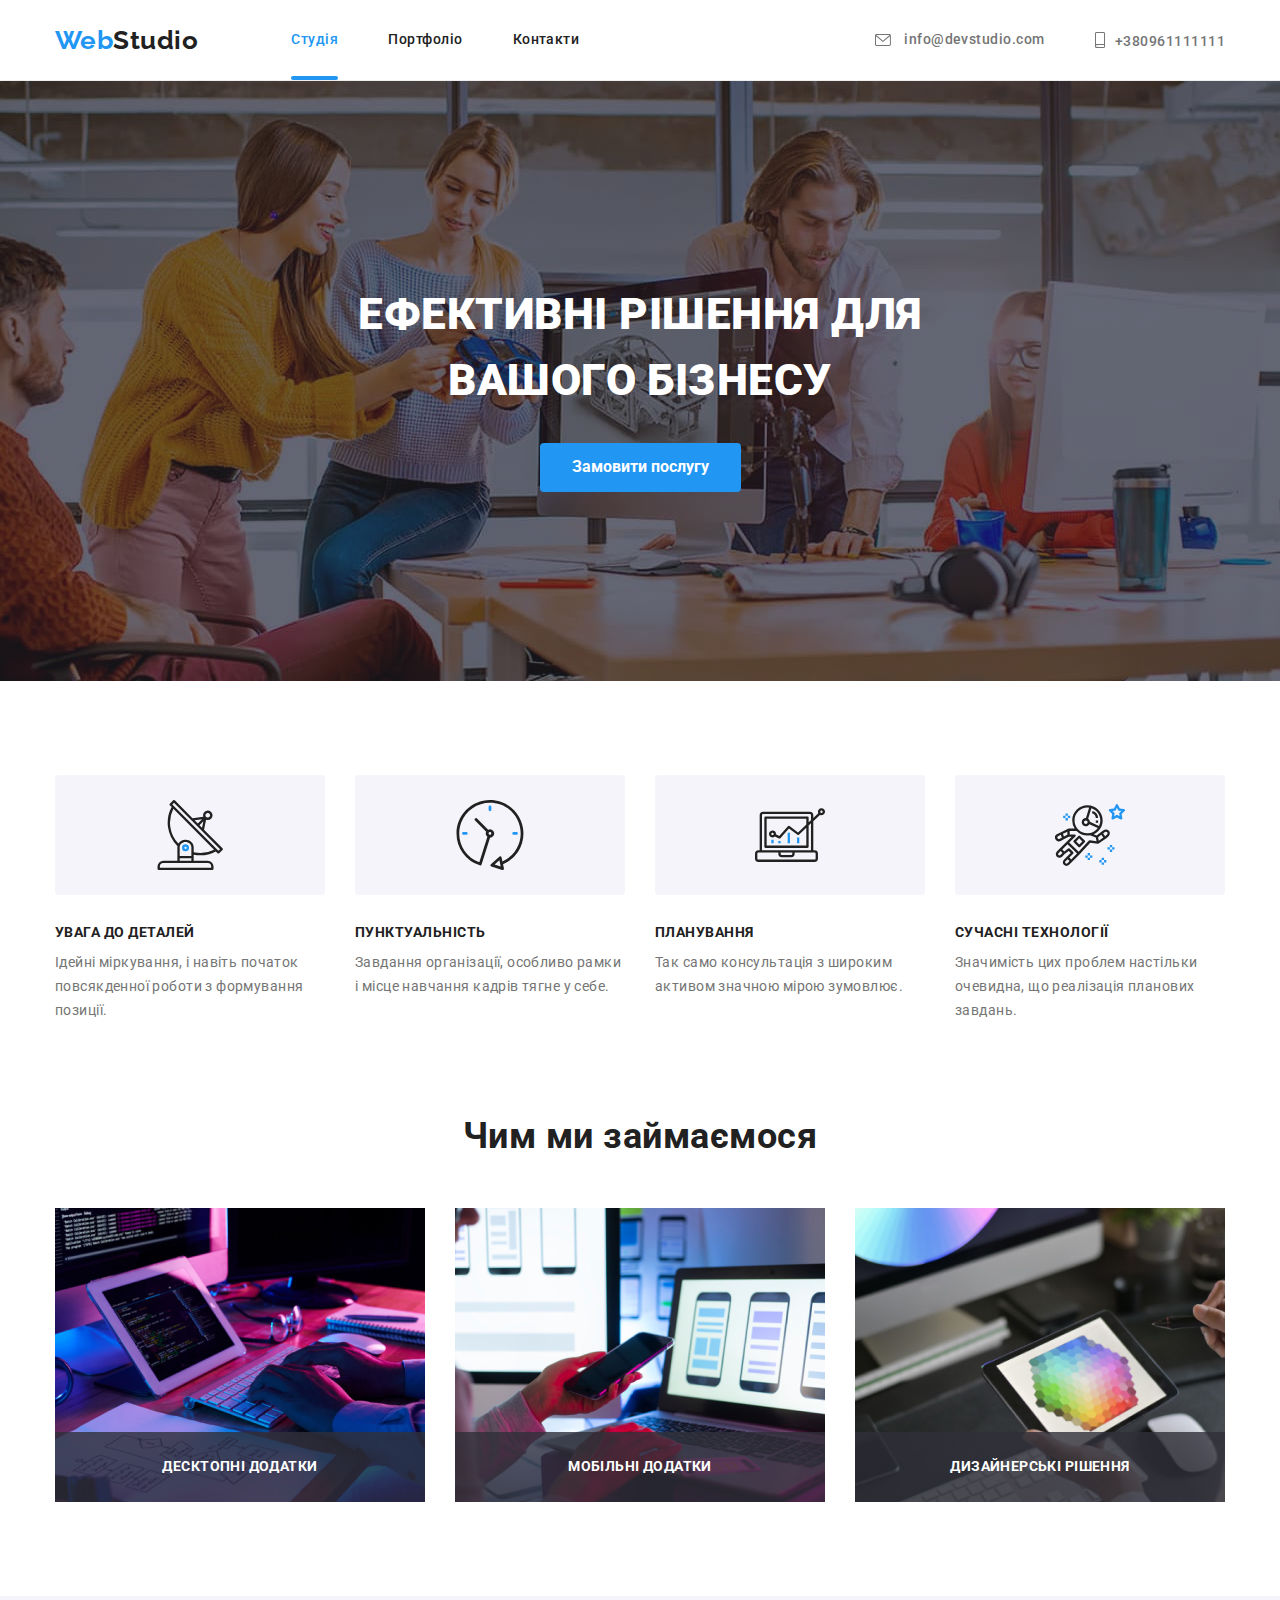
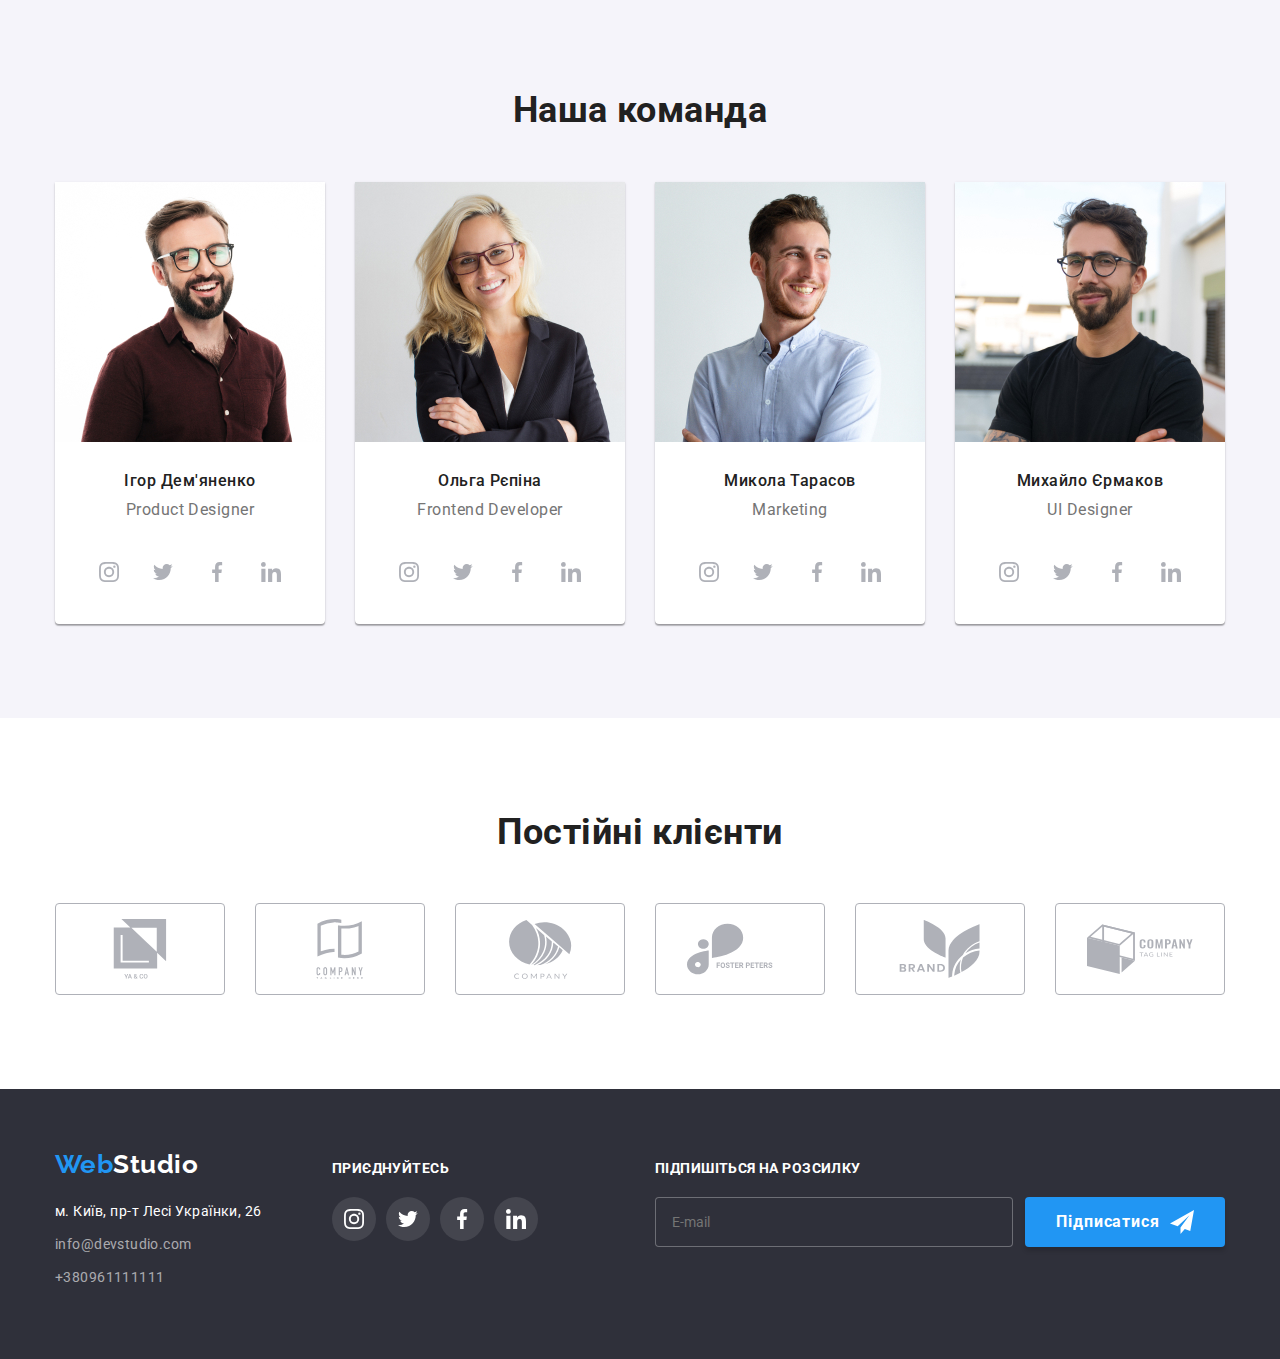
==== commit 94919fa1: "переробив за BEM" ====
--- a/index.html
+++ b/index.html
@@ -56,35 +56,35 @@
         <ul class="feature__list">
             
             <li>
-                <div class="advantages">
-                    <svg width="70px" height="70px" ><use href="./images/icons.svg#antenna" ></use></svg>
-                </div>
-                <h3 class="advantages__title">Увага до деталей</h3>
-                <p>Ідейні міркування, і навіть початок повсякденної роботи з формування позиції.</p>
+                <div class="feature__wrapper">
+                    <svg width="70" height="70" ><use href="./images/icons.svg#antenna" ></use></svg>
+                </div>
+                <h3 class="feature__title">Увага до деталей</h3>
+                <p class="feature__text">Ідейні міркування, і навіть початок повсякденної роботи з формування позиції.</p>
             </li>
             
             <li>
-                <div class="advantages">
-                    <svg  width="70px" height="70px" ><use href="./images/icons.svg#clock" ></use></svg>
-                </div>
-                <h3 class="advantages__title">Пунктуальність</h3>
-                <p>Завдання організації, особливо рамки і місце навчання кадрів тягне у себе.</p>
+                <div class="feature__wrapper">
+                    <svg  width="70" height="70" ><use href="./images/icons.svg#clock" ></use></svg>
+                </div>
+                <h3 class="feature__title">Пунктуальність</h3>
+                <p class="feature__text">Завдання організації, особливо рамки і місце навчання кадрів тягне у себе.</p>
             </li>
             
             <li>
-                <div class="advantages">
-                    <svg width="70px" height="70px" ><use href="./images/icons.svg#diagram" ></use></svg>
-                </div>
-                <h3 class="advantages__title">Планування</h3>
-                <p>Так само консультація з широким активом значною мірою зумовлює.</p>
+                <div class="feature__wrapper">
+                    <svg width="70" height="70" ><use href="./images/icons.svg#diagram" ></use></svg>
+                </div>
+                <h3 class="feature__title">Планування</h3>
+                <p class="feature__text">Так само консультація з широким активом значною мірою зумовлює.</p>
             </li>
             
             <li >
-                <div class="advantages">
-                    <svg width="70px" height="70px" ><use href="./images/icons.svg#astronaut" ></use></svg>
-                </div>
-                <h3 class="advantages__title">Сучасні технології</h3>
-                <p>Значимість цих проблем настільки очевидна, що реалізація планових завдань.</p>
+                <div class="feature__wrapper">
+                    <svg width="70" height="70" ><use href="./images/icons.svg#astronaut" ></use></svg>
+                </div>
+                <h3 class="feature__title">Сучасні технології</h3>
+                <p class="feature__text">Значимість цих проблем настільки очевидна, що реалізація планових завдань.</p>
             </li>
     </ul>
 </div> 
@@ -393,7 +393,7 @@
             <label for="email"></label>
             <input type="email" name="email" id="email" placeholder="E-mail">
             <button class="footer-subscription__button" type="submit" >
-                Підписатися<svg class="footer-subscription__icon" width="24px" height="24px" ><use href="./images/icons.svg#icon-send" ></use></svg>
+                Підписатися<svg class="footer-subscription__icon" width="24" height="24" ><use href="./images/icons.svg#icon-send" ></use></svg>
             </button>
         </div>
     </div>          
@@ -410,42 +410,42 @@
 <div class="backdrop is-hidden" data-modal>
 <div class="modal">
 <h2 class="modal-title">Залиште свої дані, ми вам передзвонимо</h2>
-<button class="modal-button" data-modal-close >
+<button class="modal-button__close" data-modal-close >
 <svg class="close-black" width="18" height="18" ><use href="./images/icons.svg#close-black" ></use></svg>
 </button>
 
 <form class="form-list" >
 
 <label class="form-field"for="name">
-    <span class="form-label">Ім'я</span>
-    <input  class="form-input" type="text" name="name" >
-    <svg class="icon-form" width="18px" height="18px" ><use href="./images/icons.svg#person-black" ></use></svg>
+    <span class="form-field__label">Ім'я</span>
+    <input  class="form-field__input" type="text" name="name" >
+    <svg class="form-field__icon" width="18" height="18" ><use href="./images/icons.svg#person-black" ></use></svg>
 </label>
 <label class="form-field"for="tel">
-    <span class="form-label">Телефон</span>
-    <input  class="form-input" type="tel" name="tel" >
-    <svg class="icon-form" width="18px" height="18px" ><use href="./images/icons.svg#tlephone-black" ></use></svg>
+    <span class="form-field__label">Телефон</span>
+    <input  class="form-field__input" type="tel" name="tel" >
+    <svg class="form-field__icon" width="18" height="18" ><use href="./images/icons.svg#tlephone-black" ></use></svg>
 </label>
 <label class="form-field"for="email">
-    <span class="form-label">Пошта</span>
-    <input  class="form-input" type="email" name="email">
-    <svg class="icon-form" width="18px" height="18px" ><use href="./images/icons.svg#email-black" ></use></svg>
+    <span class="form-field__label">Пошта</span>
+    <input  class="form-field__input" type="email" name="email">
+    <svg class="form-field__icon" width="18" height="18" ><use href="./images/icons.svg#email-black" ></use></svg>
 </label>
 
 <label class="form-field" for="comment"><span class="form-label">Коментар</span>
-    <textarea class="form-textarea" name="comment" id="comment"  rows="10" placeholder="Введіть текст"></textarea>
+    <textarea class="form-field__textarea" name="comment" id="comment"  rows="10" placeholder="Введіть текст"></textarea>
 </label>
 
 <label class="form-consent" >
-    <input class="custom-checkbox" type="checkbox" name="agree" value="agree">
-    <span class="form-icon-check">
-        <svg class="icon-check" width="16" height="15" ><use href="./images/icons.svg#icon-check" ></use></svg>
+    <input class="form-consent__checkbox" type="checkbox" name="agree" value="agree">
+    <span class="form-consent__check">
+        <svg class="form-consent__icon" width="16" height="15" ><use href="./images/icons.svg#icon-check" ></use></svg>
     </span>
     <span>Погоджуюся з розсилкою та приймаю <a class="form-link" href="">Умови договору</a></span>
   </label>
 </form>
 
-<button class="button-form"  type="submit">Відправити</button>
+<button class="modal-button__send"  type="submit">Відправити</button>
 
 </div>
 </div>
--- a/css/styles.css
+++ b/css/styles.css
@@ -214,18 +214,26 @@
 
 
 /* Features */
+
+.feature{ padding-top: 94px;}
+
 .feature__list{
-display: flex;
-gap: 30px;}
-
-.feature{ padding-top: 94px;}
-
-.feature__list .advantages__title { color:var(--primary-text-color);}
-
-.feature__list p { line-height: 24px;}
-
-
-.advantages{
+  display: flex;
+  gap: 30px;}
+
+.feature__list .feature__title { color:var(--primary-text-color);}
+
+.feature__text{ 
+font-size: 14px;
+line-height: 1.7;
+letter-spacing: 0.03em;
+color: var(--title-text-color);
+}
+
+
+  
+
+.feature__wrapper{
   display: flex;
   justify-content: center;
   border-radius: 4px;
@@ -235,7 +243,7 @@
   align-items: center;
  }
 
- .advantages__title{
+ .feature__title{
   margin-top: 30px;
   margin-bottom: 10px;
   font-weight: 700;
@@ -581,7 +589,7 @@
 
 
 /* Button close  modal */
-.modal-button{
+.modal-button__close{
 position: absolute;
 display: flex;
 
@@ -605,7 +613,7 @@
 transition: fill 250ms cubic-bezier(0.4, 0, 0.2, 1);
 }
 
-.modal-button:hover .close-black { fill: var(--accent-color);}
+.modal-button__close:hover .close-black { fill: var(--accent-color);}
 
 
 
@@ -621,7 +629,7 @@
 }
 
 
-
+/* Form */
 
 .form-list{
   position: relative;
@@ -639,11 +647,11 @@
 
 }
 
-.form-label{
+.form-field__label{
   margin-bottom: 4px;
 }
 
-.form-input{
+.form-field__input{
   position: relative;
   width: 448px;
   height: 40px;
@@ -657,7 +665,7 @@
   transition: border-color 250ms cubic-bezier(0.4, 0, 0.2, 1);
   
 }
-.icon-form{
+.form-field__icon{
   display: inline-block;
   position: absolute;
   
@@ -668,16 +676,16 @@
   
 }
 
-.form-input:hover + .icon-form,
-.form-input:focus + .icon-form {
+.form-field__input:hover + .form-field__icon,
+.form-field__input:focus + .form-field__icon {
   fill: var(--accent-color);
   border-color: var(--accent-color);
 }
-.form-input:focus , .form-input:hover{
+.form-field__input:focus , .form-field__input:hover{
   border-color: var(--accent-color);
 }
 
-.form-textarea{ 
+.form-field__textarea{ 
   width: 448px;
   height: 120px;
   padding: 12px 16px;
@@ -690,7 +698,7 @@
   
   transition: border-color 250ms cubic-bezier(0.4, 0, 0.2, 1);
 }
-.form-textarea:hover , .form-textarea:focus{ border-color: var(--accent-color);}
+.form-field__textarea:hover , .form-field__textarea:focus{ border-color: var(--accent-color);}
 
 .form-consent{
 position: relative;
@@ -703,7 +711,7 @@
 cursor: pointer;
 }
 
-.custom-checkbox {
+.form-consent__checkbox {
   position: absolute;
   width: 1px;
   height: 1px;
@@ -714,13 +722,13 @@
   overflow: hidden;
   border-radius: 2px;
 }
-.icon-check{
+.form-consent__icon{
   display: block;
   align-items: center;
   justify-content: center;
   opacity: 0;
 }
-.form-icon-check{
+.form-consent__check{
   display: inline-flex;
   align-items: center;
   justify-content: center;
@@ -731,10 +739,10 @@
   border: 2px solid var(--primary-text-color);
 
   transition:  border 250ms cubic-bezier(0.4, 0, 0.2, 1) , background-color 250ms cubic-bezier(0.4, 0, 0.2, 1);}
-  .custom-checkbox:checked + .form-icon-check{
+  .form-consent__checkbox:checked + .form-consent__check{
     background-color: var(--accent-color);border: 1px solid var(--accent-color);
   }
-.custom-checkbox:checked + .form-icon-check .icon-check{
+.form-consent__checkbox:checked + .form-consent__check .form-consent__icon{
   opacity: 1;
   }
 
@@ -743,7 +751,7 @@
   text-decoration: underline;
 }
 
-.button-form{
+.modal-button__send{
 display: block;
 
 font-weight: 700;
@@ -764,10 +772,13 @@
 transition: background-color 250ms cubic-bezier(0.4, 0, 0.2, 1);
 
 }
-.button-form:hover{ background-color: var(--accent-secondary-color);}
+.modal-button__send:hover{ background-color: var(--accent-secondary-color);}
+
+
+
 /* Portfolio */
 
-  .pf-button{ 
+  .pf-nav__button{ 
     border: 1px solid transparent;
     border-radius: 4px;
     padding: 6px 22px;
@@ -781,7 +792,7 @@
     transition: color 250ms cubic-bezier(0.4, 0, 0.2, 1) , background-color 250ms cubic-bezier(0.4, 0, 0.2, 1) , 
     box-shadow 250ms cubic-bezier(0.4, 0, 0.2, 1);}
   
-  .pf-nav .pf-button:hover , .pf-nav .pf-button:focus { background-color: var(--accent-color);color:var(--primary-white-color);
+  .pf-nav .pf-nav__button:hover , .pf-nav .pf-nav__button:focus { background-color: var(--accent-color);color:var(--primary-white-color);
     box-shadow: 0px 3px 1px rgba(0, 0, 0, 0.1), 0px 1px 2px rgba(0, 0, 0, 0.08), 0px 2px 2px rgba(0, 0, 0, 0.12);}
   
   .pf-nav{ 
@@ -791,11 +802,11 @@
 
   }
   
-  .pf-nav .link-button + .link-button { margin-left: 10px;}
+  .pf-nav .pf-nav__link + .pf-nav__link { margin-left: 10px;}
 
 /* Portfolio content */
 
-.portfolio-title{ 
+.portfolio-card__title{ 
  margin-bottom: 4px;
  color: var(--primary-text-color);
  font-weight: 700;
@@ -803,13 +814,13 @@
  line-height:2;
  letter-spacing: 0.06em;}
 
-.pf-link{ 
+.portfolio__link{ 
 display: block;
 color: var(--title-text-color);
 transition: box-shadow 250ms cubic-bezier(0.4, 0, 0.2, 1);
 }
 
-.card-text{ 
+.portfolio-card__text{ 
 font-size: 16px;
 line-height: 30px;
 letter-spacing: 0.03em;
@@ -821,7 +832,7 @@
  flex-wrap: wrap;
  }
 
-.pf-element{ 
+.portfolio__item{ 
  
 border: 1px solid var(--border-color);
 background-color: var(--primary-white-color);
@@ -829,18 +840,27 @@
 margin-right: 30px;
 margin-bottom: 30px;
 } 
-.pf-element:nth-child(3n){margin-right:0;}
-.pf-element:nth-last-child(-n + 3){margin-bottom: 0;}
-.pf-link:hover , .pf-link:focus{ box-shadow: 0px 1px 1px rgba(0, 0, 0, 0.12), 0px 4px 4px rgba(0, 0, 0, 0.06), 1px 4px 6px rgba(0, 0, 0, 0.16);}
-
-.card-thumb{
+.portfolio__item:nth-child(3n){margin-right:0;}
+
+.portfolio__item:nth-last-child(-n + 3){margin-bottom: 0;}
+
+.portfolio__link:hover , .portfolio__link:focus{ box-shadow: 0px 1px 1px rgba(0, 0, 0, 0.12), 0px 4px 4px rgba(0, 0, 0, 0.06), 1px 4px 6px rgba(0, 0, 0, 0.16);}
+
+.portfolio__item:hover .portfolio-thumb__text{
+  transform:translateY(0%)
+}
+.portfolio__item:hover .portfolio-thumb::before{
+  transform:translateY(0%)
+}
+
+.portfolio-thumb{
   display: block;
   position: relative;
   overflow: hidden;
   
 }
 
-.card-thumb::before{ 
+.portfolio-thumb::before{ 
   content:'';
   display:block;
   
@@ -855,7 +875,7 @@
   transition: transform 250ms cubic-bezier(0.4, 0, 0.2, 1);
 }
 
-.text-thumb{
+.portfolio-thumb__text{
 position: absolute;
 font-size: 18px;
 line-height: 1.5;
@@ -867,9 +887,3 @@
 transition: transform 250ms cubic-bezier(0.4, 0, 0.2, 1);
 
 }
-.pf-element:hover .text-thumb{
-  transform:translateY(0%)
-}
-.pf-element:hover .card-thumb::before{
-  transform:translateY(0%)
-}